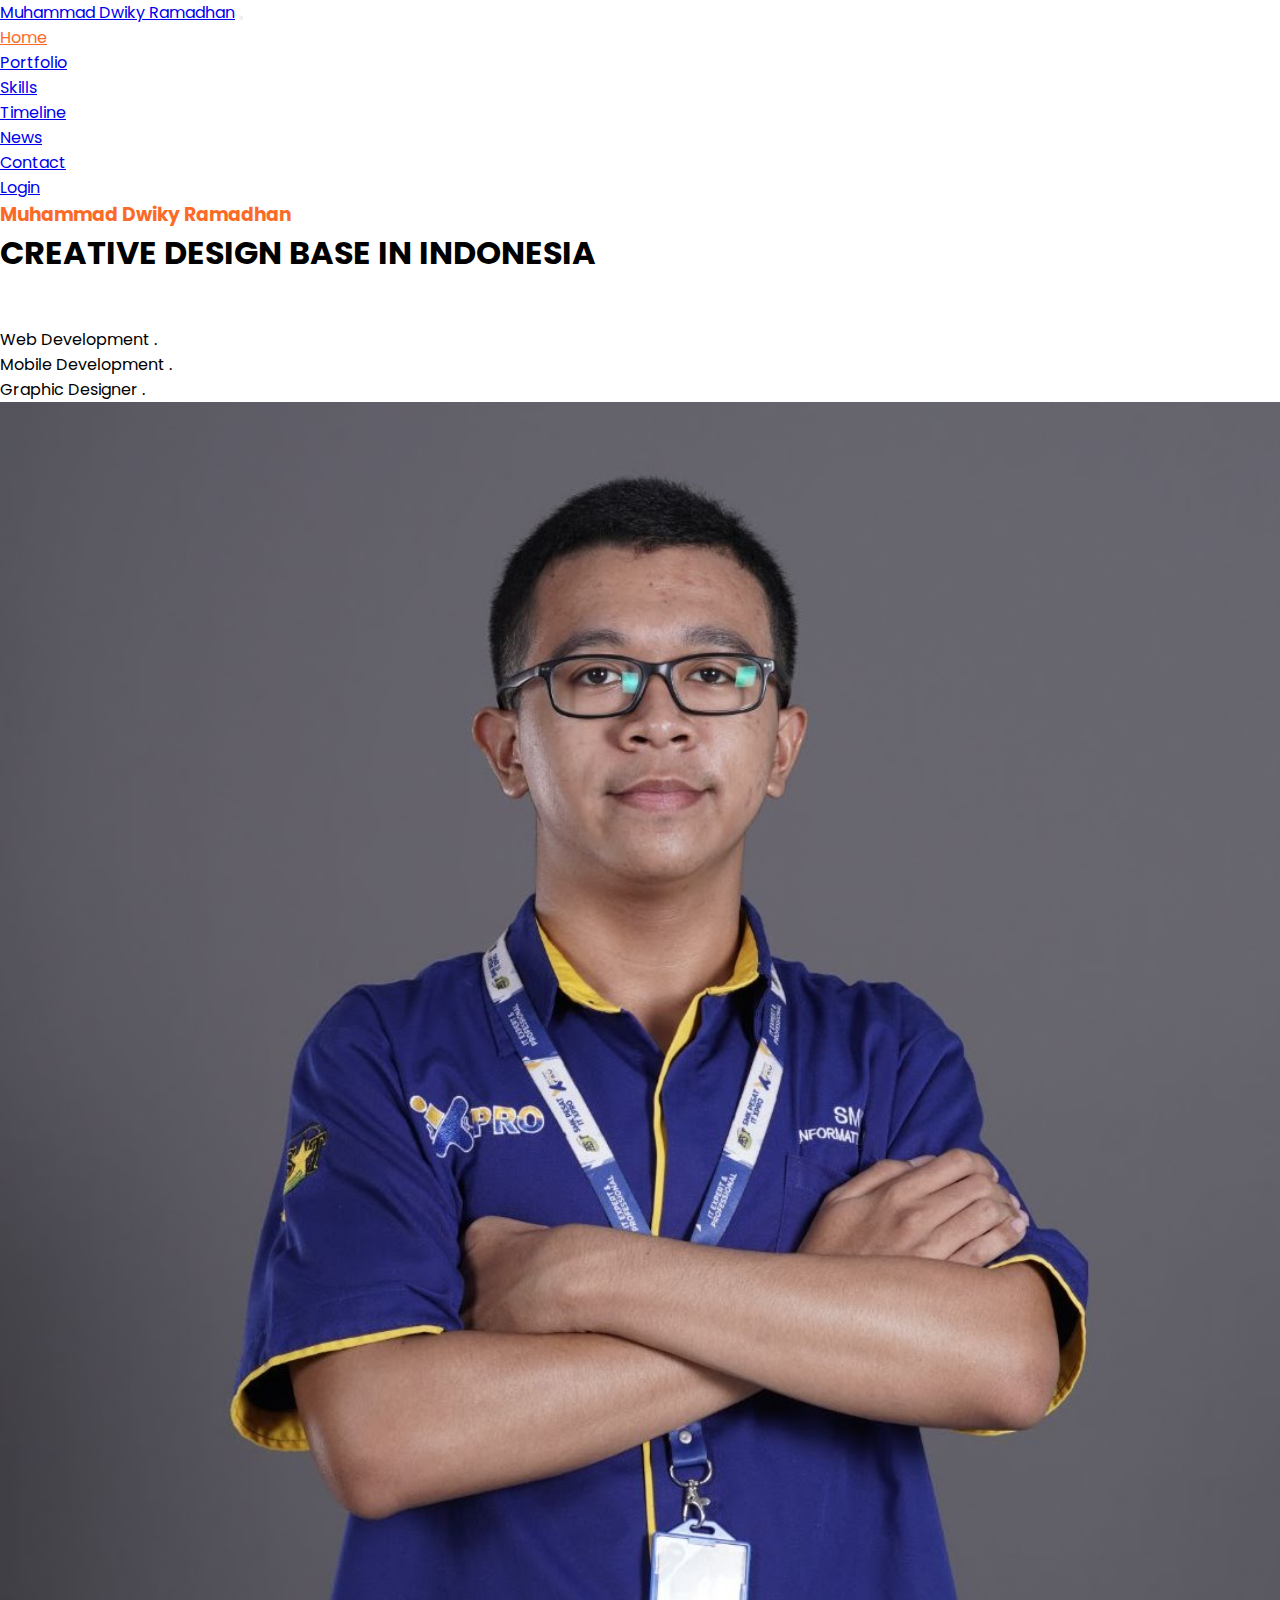
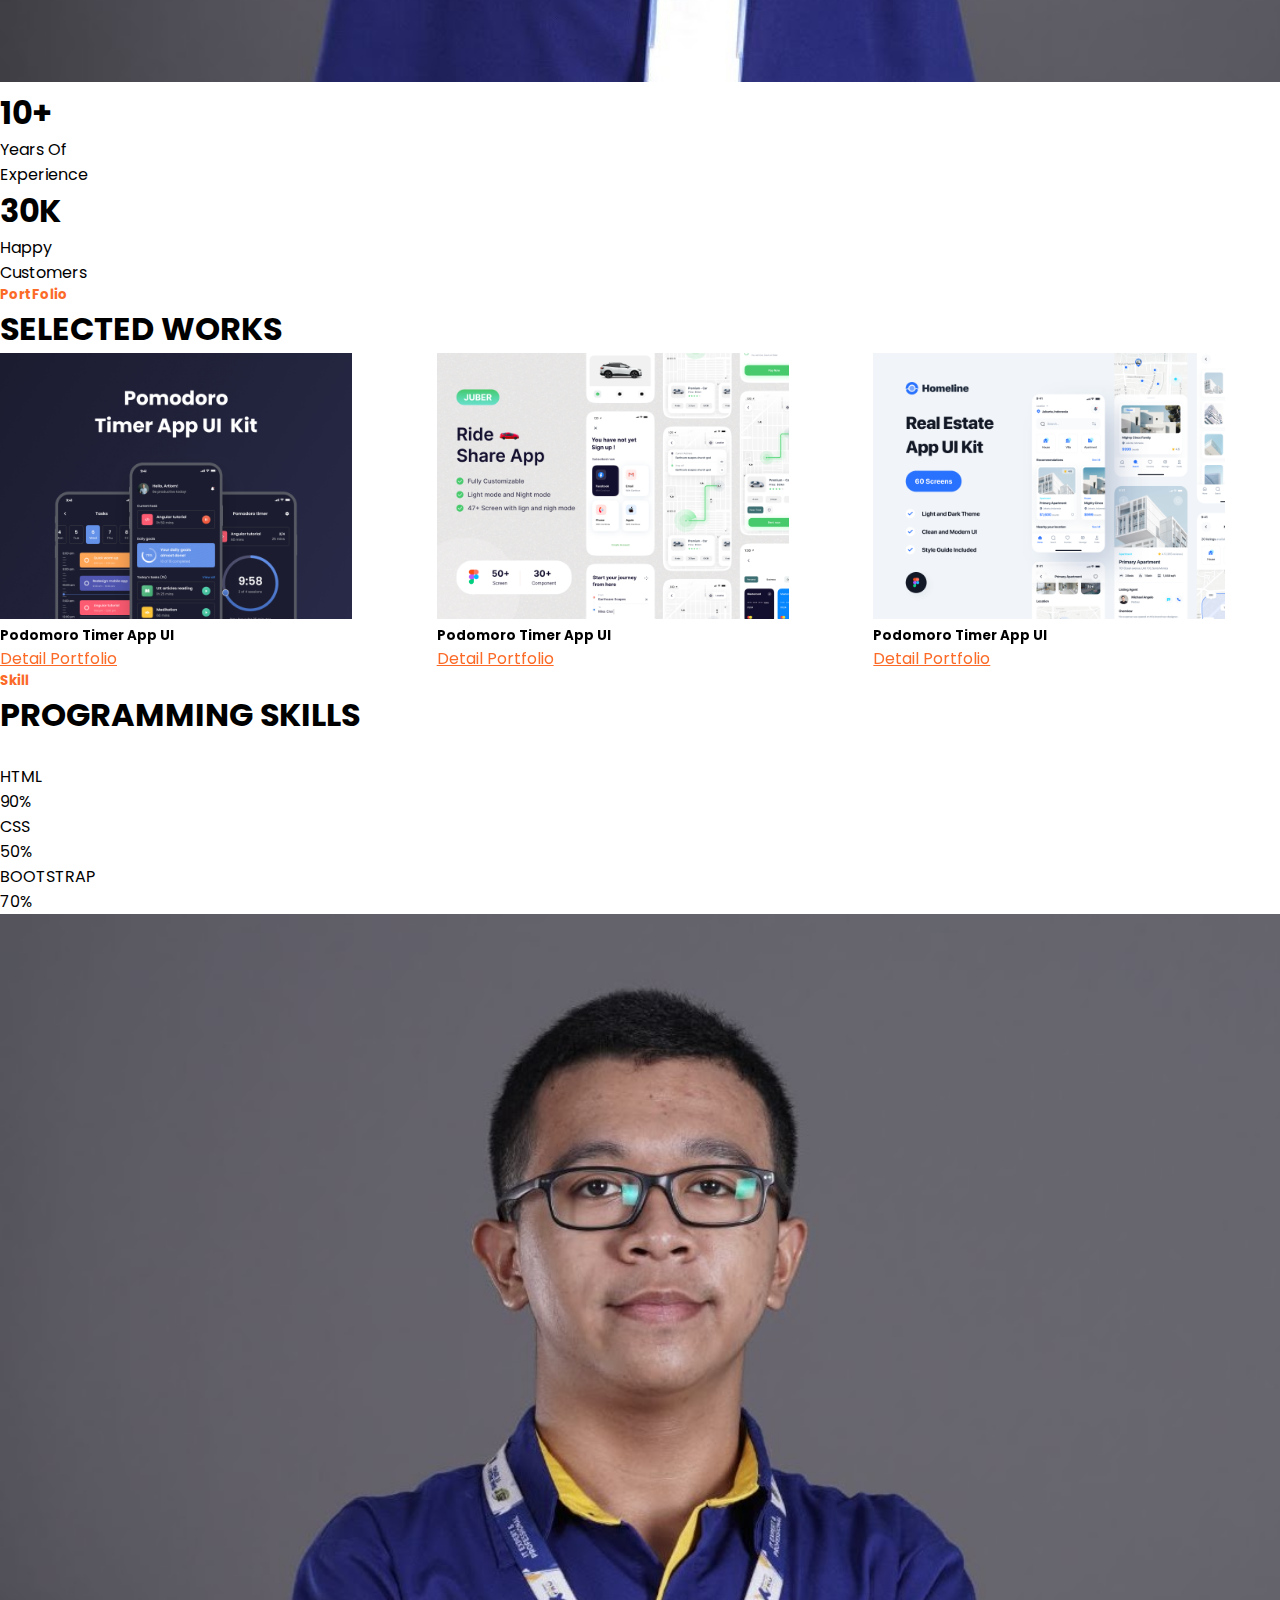
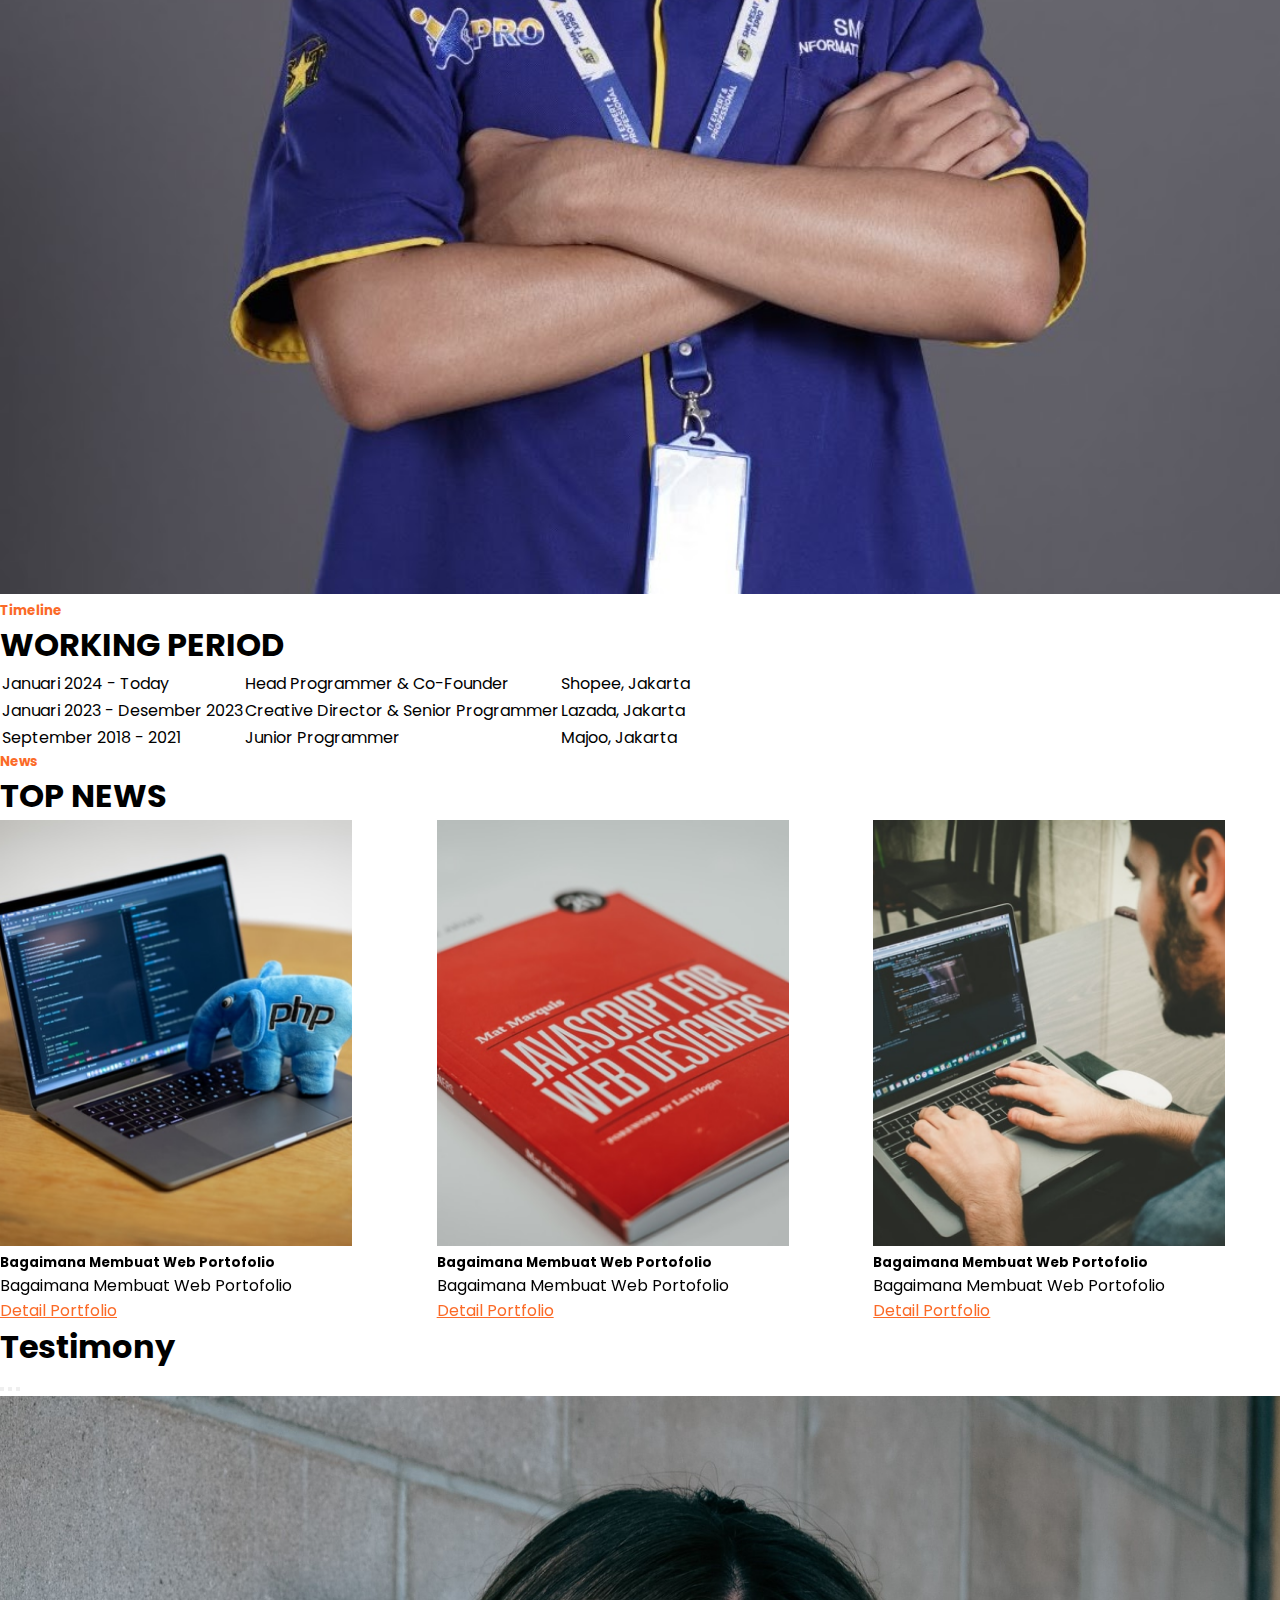
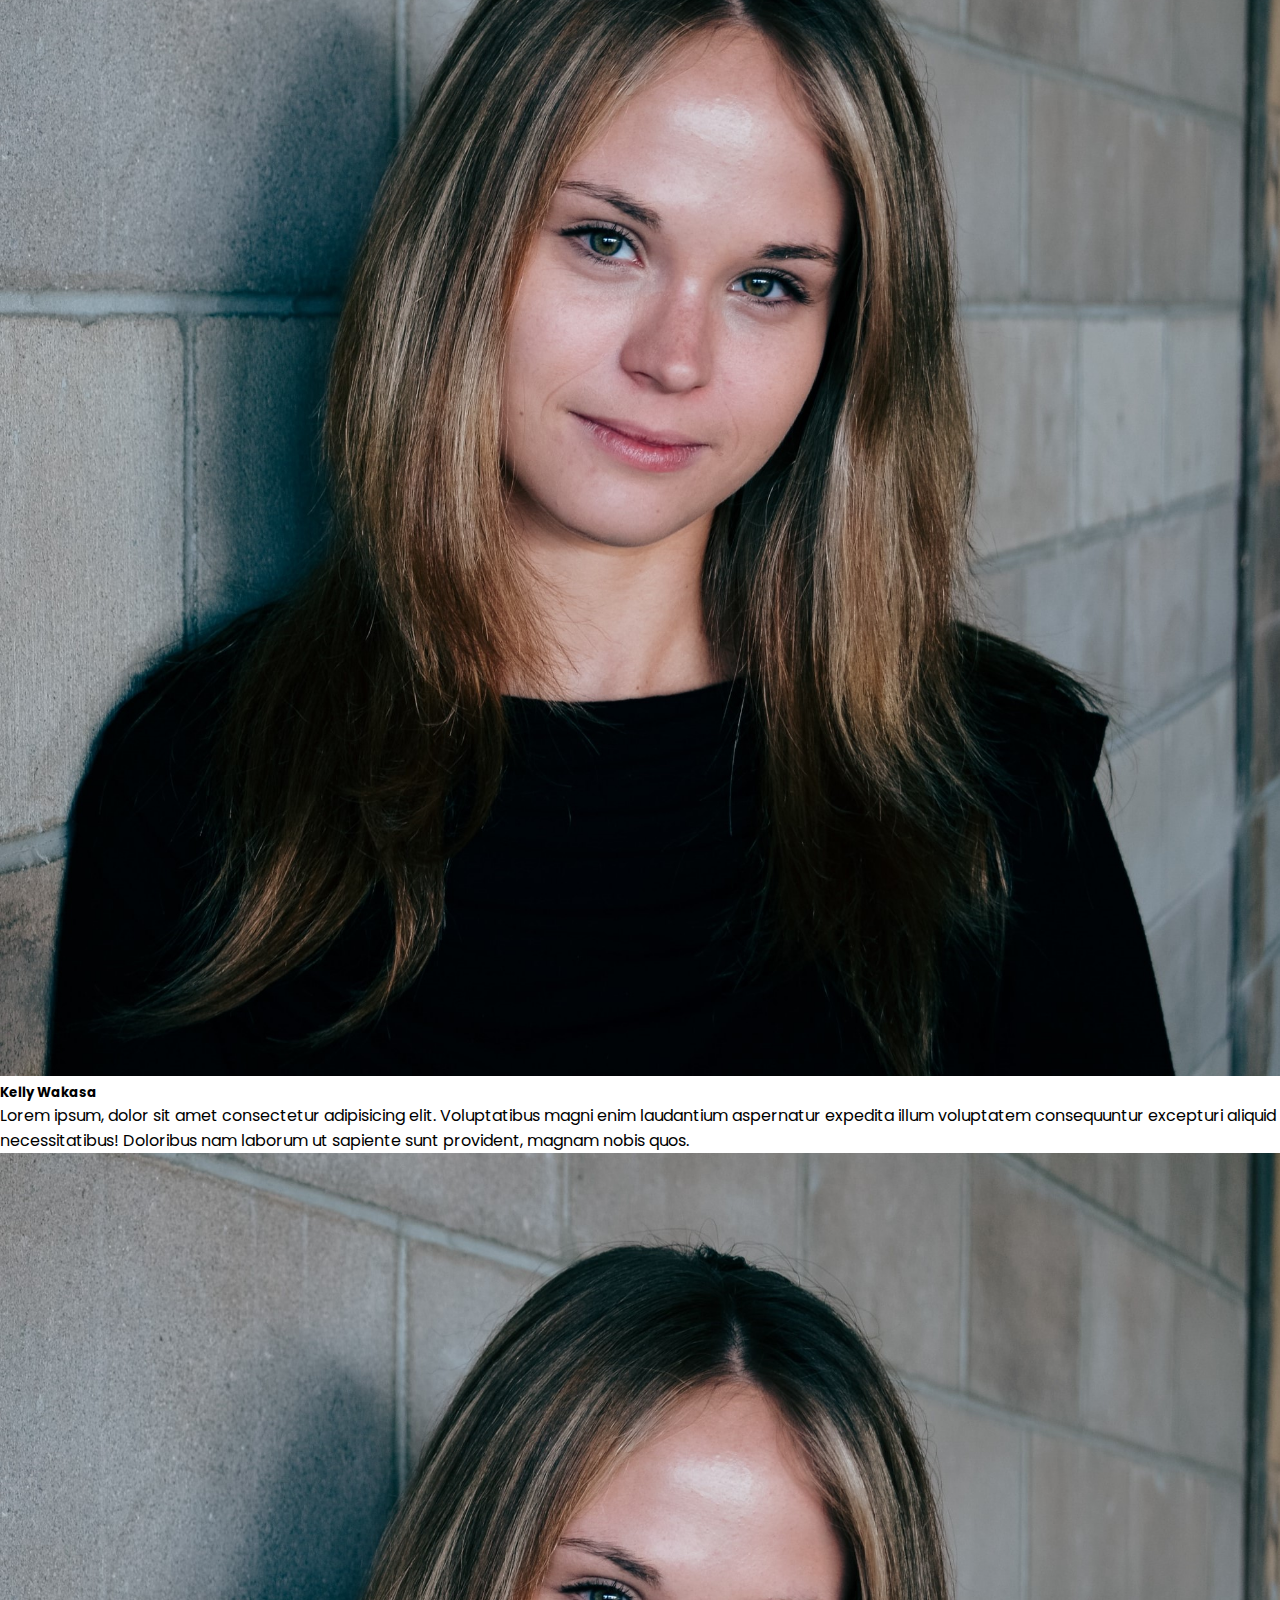
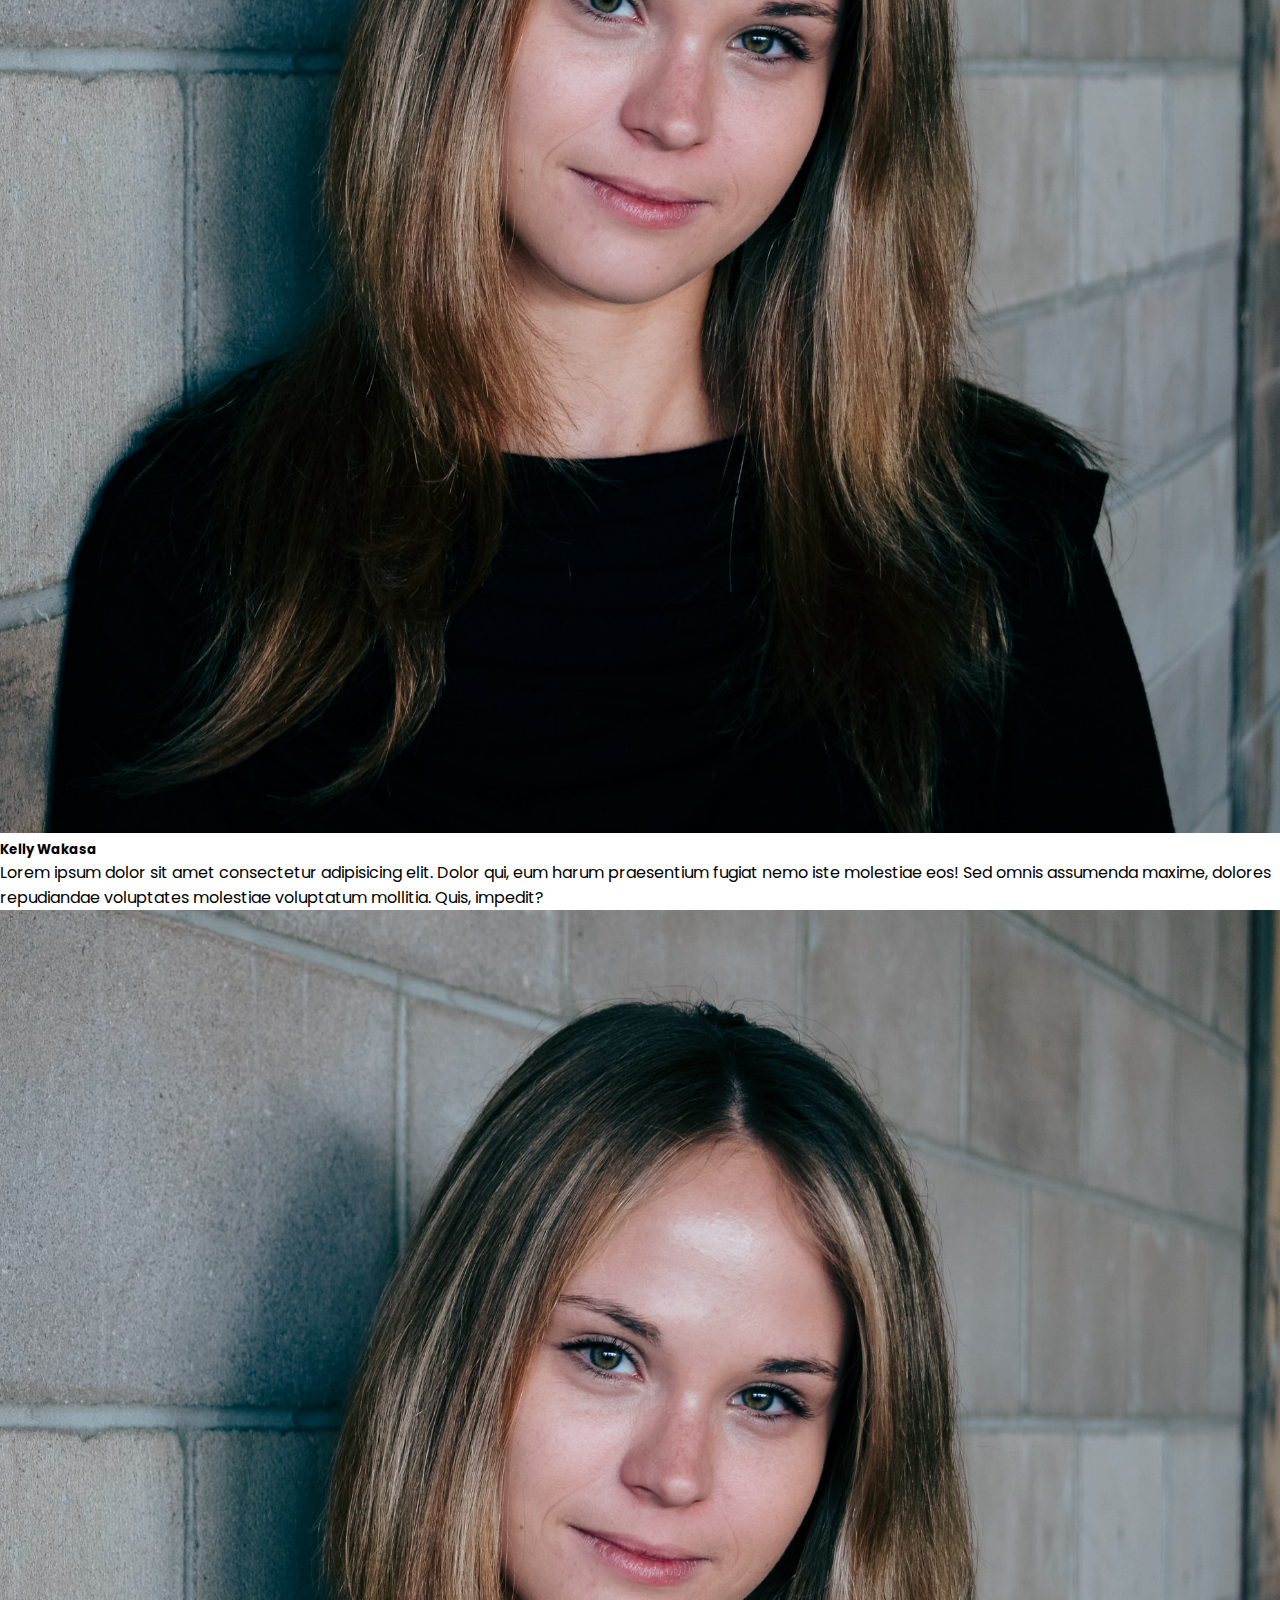
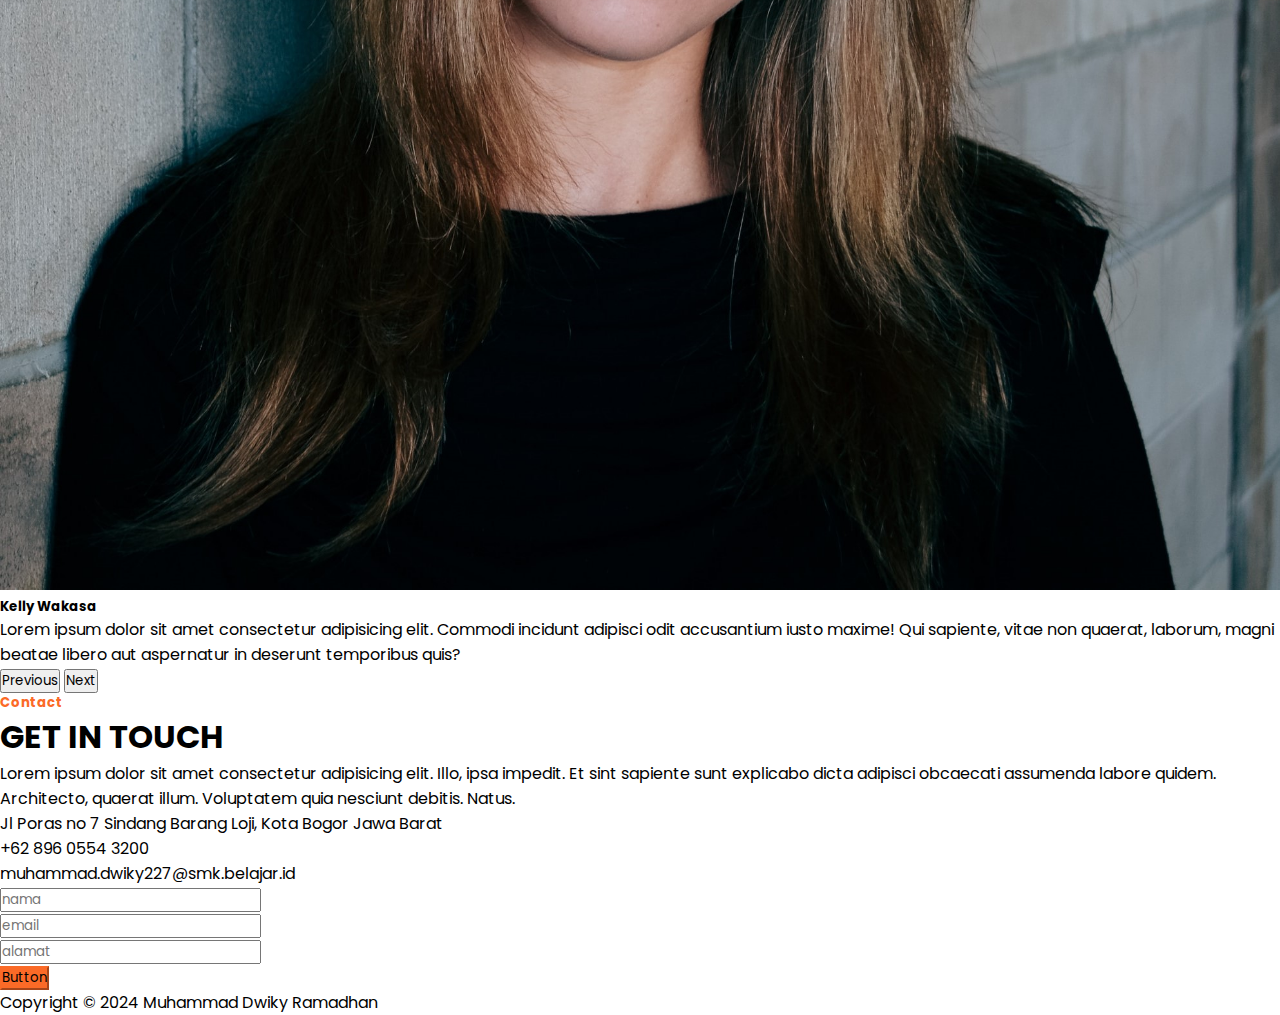
==== index.html @ 60eb1cd6 "Add files via upload" ====
<!doctype html>
<html lang="en">
  <head>
    <meta charset="utf-8">
    <meta name="viewport" content="width=device-width, initial-scale=1">
    <title>Latihan Web PortFolio</title>
    <!-- Bootstrap -->
    <link href="https://cdn.jsdelivr.net/npm/bootstrap@5.3.2/dist/css/bootstrap.min.css" rel="stylesheet" integrity="sha384-T3c6CoIi6uLrA9TneNEoa7RxnatzjcDSCmG1MXxSR1GAsXEV/Dwwykc2MPK8M2HN" crossorigin="anonymous">
    <!-- CSS Font(s) from Google Fonts -->
    <link rel="preconnect" href="https://fonts.googleapis.com">
    <link rel="preconnect" href="https://fonts.gstatic.com" crossorigin>
    <link href="https://fonts.googleapis.com/css2?family=Poppins:wght@100;200;300;400;500;600;700;800;900&display=swap" rel="stylesheet">
    <!-- CSS Link -->
    <link rel="stylesheet" href="style.css">
    <!-- Swiper's CSS -->
    <link rel="stylesheet" href="https://cdn.jsdelivr.net/npm/swiper@11/swiper-bundle.min.css">
    <!-- Flaticon -->
    <link rel='stylesheet' href=' https://cdn-uicons.flaticon.com/uicons-regular-rounded/css/uicons-regular-rounded.css '>
  </head>
  <body>
    <nav class="navbar navbar-expand-lg bg-body-tertiary fixed-top">
        <div class="container-fluid ms-5 me-5">
          <a class="navbar-brand fw-bold" href="#">Muhammad Dwiky Ramadhan</a>
          <button class="navbar-toggler" type="button" data-bs-toggle="collapse" data-bs-target="#navbarNavDropdown" aria-controls="navbarNavDropdown" aria-expanded="false" aria-label="Toggle navigation">
            <span class="navbar-toggler-icon"></span>
          </button>
          <div class="collapse navbar-collapse" id="navbarNavDropdown navbarText">
            <ul class="navbar-nav ms-auto mb-2 mb-lg-0">
              <li class="nav-item">
                <a class="nav-link active" aria-current="page" href="#Home">Home</a>
              </li>
              <li class="nav-item">
                <a class="nav-link" href="#PortFolio">Portfolio</a>
              </li>
              <li class="nav-item">
                <a class="nav-link" href="#Skills">Skills</a>
              </li>
              <li class="nav-item">
                <a class="nav-link" href="#Timeline">Timeline</a>
              </li>
              <li class="nav-item">
                <a class="nav-link" href="#News">News</a>
              </li>
              <li class="nav-item">
                <a class="nav-link" href="#Contact">Contact</a>
              </li>
              <li class="nav-item">
                <a class="nav-link" href="Login.html">Login</a>
              </li>
            </ul>
          </div>
        </div>
    </nav>
    <div class="container text-start mt-5 pt-3" id="Home">
        <div class="row align-items-center">
          <div class="col-7 mt-5">
            <h3 class="orange fw-semibold">Muhammad Dwiky Ramadhan</h3>
            <h1 class="fw-bold">CREATIVE DESIGN BASE IN INDONESIA</h1>
            <br><br>
            <p class="fw-medium">
                Web Development . <br>
                Mobile Development . <br>
                Graphic Designer . <br>
            </p>
          </div>
          <div class="col-5 mt-5">
            <img class="rounded" src="MUHAMMAD DWIKY RAMADHAN (2).JPG" alt="Muhammad Dwiky Ramadhan">
          </div>
          <div class="container d-flex gap-4">
            <h1 class="fw-bold">10+</h1>
            <p class="text-secondary">Years Of <br>Experience</p>
            <h1 class="fw-bold">30K</h1>
            <p class="text-secondary">Happy <br>Customers</p>
          </div>
        </div>
    </div>
    <div class="container mt-5 mb-5 pt-5 pb-5" id="PortFolio">
        <h5 class="fw-medium orange mb-3">PortFolio</h5>
        <h1 class="fw-bold mb-5">SELECTED WORKS</h1>
        <!-- Swiper -->
        <div class="swiper mySwiper">
            <div class="swiper-wrapper">
                <div class="swiper-slide">
                    <div class="card" style="width: 22rem;">
                        <img src="portfolio-1.jpg" class="card-img-top" alt="Pomodoro Timer App UI Kit">
                        <div class="card-body">
                        <h5 class="card-title fw-semibold">Podomoro Timer App UI</h5>
                        <a href="#" class="text-decoration-none orange">Detail Portfolio</a>
                        </div>
                    </div>
                </div>
                <div class="swiper-slide">
                    <div class="card" style="width: 22rem;">
                        <img src="portfolio-2.jpg" class="card-img-top" alt="Ride, Share App">
                        <div class="card-body">
                        <h5 class="card-title fw-semibold">Podomoro Timer App UI</h5>
                        <a href="#" class="text-decoration-none orange">Detail Portfolio</a>
                        </div>
                    </div>
                </div>
                <div class="swiper-slide">
                    <div class="card" style="width: 22rem;">
                        <img src="portfolio-6.png" class="card-img-top" alt="Real Estate App UI Kit">
                        <div class="card-body">
                        <h5 class="card-title fw-semibold">Podomoro Timer App UI</h5>
                        <a href="#" class="text-decoration-none orange">Detail Portfolio</a>
                        </div>
                    </div>
                </div>
                <div class="swiper-slide">
                    <div class="card" style="width: 22rem;">
                        <img src="portfolio-1.jpg" class="card-img-top" alt="Pomodoro Timer App UI Kit">
                        <div class="card-body">
                        <h5 class="card-title fw-semibold">Podomoro Timer App UI</h5>
                        <a href="#" class="text-decoration-none orange">Detail Portfolio</a>
                        </div>
                    </div>
                </div>
                <div class="swiper-slide">
                    <div class="card" style="width: 22rem;">
                        <img src="portfolio-2.jpg" class="card-img-top" alt="Ride, Share App">
                        <div class="card-body">
                        <h5 class="card-title fw-semibold">Podomoro Timer App UI</h5>
                        <a href="#" class="text-decoration-none orange">Detail Portfolio</a>
                        </div>
                    </div>
                </div>
                <div class="swiper-slide">
                    <div class="card" style="width: 22rem;">
                        <img src="portfolio-6.png" class="card-img-top" alt="Real Estate App UI Kit">
                        <div class="card-body">
                        <h5 class="card-title fw-semibold">Podomoro Timer App UI</h5>
                        <a href="#" class="text-decoration-none orange">Detail Portfolio</a>
                        </div>
                    </div>
                </div>
                <div class="swiper-slide">
                    <div class="card" style="width: 22rem;">
                        <img src="portfolio-1.jpg" class="card-img-top" alt="Pomodoro Timer App UI Kit">
                        <div class="card-body">
                        <h5 class="card-title fw-semibold">Podomoro Timer App UI</h5>
                        <a href="#" class="text-decoration-none orange">Detail Portfolio</a>
                        </div>
                    </div>
                </div>
                <div class="swiper-slide">
                    <div class="card" style="width: 22rem;">
                        <img src="portfolio-2.jpg" class="card-img-top" alt="Ride, Share App">
                        <div class="card-body">
                        <h5 class="card-title fw-semibold">Podomoro Timer App UI</h5>
                        <a href="#" class="text-decoration-none orange">Detail Portfolio</a>
                        </div>
                    </div>
                </div>
                <div class="swiper-slide">
                    <div class="card" style="width: 22rem;">
                        <img src="portfolio-6.png" class="card-img-top" alt="Real Estate App UI Kit">
                        <div class="card-body">
                        <h5 class="card-title fw-semibold">Podomoro Timer App UI</h5>
                        <a href="#" class="text-decoration-none orange">Detail Portfolio</a>
                        </div>
                    </div>
                </div>
            </div>
            <div class="swiper-pagination"></div>
        </div>
    </div>
    <div class="container-fluid text-start bg-dark pt-5 pb-5" id="Skills">
      <div class="row align-items-center ms-5 me-5">
        <div class="col-7">
          <h5 class="fw-medium orange mb-3">Skill</h5>
          <h1 class="fw-bold mb-5 text-light">PROGRAMMING SKILLS</h1>
          <br>
          <div class="mt-4">
            <div class="text-light d-flex">
              <p class="fw-semibold">HTML</p>
              <p class="fw-semibold ms-auto">90%</p>
            </div>
            <div class="progress" role="progressbar" aria-label="Basic example" aria-valuenow="90" aria-valuemin="0" aria-valuemax="100">
              <div class="progress-bar" style="width: 90%"></div>
            </div>
          </div>
          <div class="mt-4">
            <div class="text-light d-flex">
              <p class="fw-semibold">CSS</p>
              <p class="fw-semibold ms-auto">50%</p>
            </div>
            <div class="progress" role="progressbar" aria-label="Basic example" aria-valuenow="50" aria-valuemin="0" aria-valuemax="100">
              <div class="progress-bar" style="width: 50%"></div>
            </div>
          </div>
          <div class="mt-4">
            <div class="text-light d-flex">
              <p class="fw-semibold">BOOTSTRAP</p>
              <p class="fw-semibold ms-auto">70%</p>
            </div>
            <div class="progress" role="progressbar" aria-label="Basic example" aria-valuenow="70" aria-valuemin="0" aria-valuemax="100">
              <div class="progress-bar" style="width: 70%"></div>
            </div>
          </div>
        </div>
        <div class="col-5">
          <img class="rounded" src="MUHAMMAD DWIKY RAMADHAN (2).JPG" alt="Muhammad Dwiky Ramadhan">
        </div>
      </div>
    </div>
    <div class="container mt-5 mb-5 pt-5 pb-5" id="Timeline">
      <h5 class="fw-medium orange mb-3">Timeline</h5>
      <h1 class="fw-bold mb-5">WORKING PERIOD</h1>
      <table class="table text-start">
        <tbody>
          <tr>
            <td>Januari 2024 - Today</td>
            <td>Head Programmer &amp; Co-Founder</td>
            <td>Shopee, Jakarta</td>
          </tr>
          <tr>
            <td>Januari 2023 - Desember 2023</td>
            <td>Creative Director &amp; Senior Programmer</td>
            <td>Lazada, Jakarta</td>
          </tr>
          <tr>
            <td>September 2018 - 2021</td>
            <td>Junior Programmer</td>
            <td>Majoo, Jakarta</td>
          </tr>
        </tbody>
      </table>
    </div>
    <div class="container mt-5 mb-5 pt-5 pb-5" id="News">
      <h5 class="fw-medium orange mb-3">News</h5>
      <h1 class="fw-bold mb-5">TOP NEWS</h1>
      <!-- Swiper -->
      <div class="swiper mySwiper">
          <div class="swiper-wrapper">
              <div class="swiper-slide">
                  <div class="card" style="width: 22rem;">
                      <img src="news-1.png" class="card-img-top" alt="PHP">
                      <div class="card-body">
                      <h5 class="card-title fw-semibold">Bagaimana Membuat Web Portofolio</h5>
                      <p class="card-text">Bagaimana Membuat Web Portofolio</p>
                      <a href="#" class="text-decoration-none orange">Detail Portfolio</a>
                      </div>
                  </div>
              </div>
              <div class="swiper-slide">
                  <div class="card" style="width: 22rem;">
                      <img src="news-2.png" class="card-img-top" alt="JavaScript For Web Designers">
                      <div class="card-body">
                      <h5 class="card-title fw-semibold">Bagaimana Membuat Web Portofolio</h5>
                      <p class="card-text">Bagaimana Membuat Web Portofolio</p>
                      <a href="#" class="text-decoration-none orange">Detail Portfolio</a>
                      </div>
                  </div>
              </div>
              <div class="swiper-slide">
                  <div class="card" style="width: 22rem;">
                      <img src="news-3.png" class="card-img-top" alt="Programmer">
                      <div class="card-body">
                      <h5 class="card-title fw-semibold">Bagaimana Membuat Web Portofolio</h5>
                      <p class="card-text">Bagaimana Membuat Web Portofolio</p>
                      <a href="#" class="text-decoration-none orange">Detail Portfolio</a>
                      </div>
                  </div>
              </div>
              <div class="swiper-slide">
                  <div class="card" style="width: 22rem;">
                      <img src="news-4.png" class="card-img-top" alt="Field Lights Theme">
                      <div class="card-body">
                      <h5 class="card-title fw-semibold">Bagaimana Membuat Web Portofolio</h5>
                      <p class="card-text">Bagaimana Membuat Web Portofolio</p>
                      <a href="#" class="text-decoration-none orange">Detail Portfolio</a>
                      </div>
                  </div>
              </div>
              <div class="swiper-slide">
                  <div class="card" style="width: 22rem;">
                      <img src="news-5.png" class="card-img-top" alt="Discussion">
                      <div class="card-body">
                      <h5 class="card-title fw-semibold">Bagaimana Membuat Web Portofolio</h5>
                      <p class="card-text">Bagaimana Membuat Web Portofolio</p>
                      <a href="#" class="text-decoration-none orange">Detail Portfolio</a>
                      </div>
                  </div>
              </div>
              <div class="swiper-slide">
                  <div class="card" style="width: 22rem;">
                      <img src="news-4.png" class="card-img-top" alt="Field Lights Theme">
                      <div class="card-body">
                      <h5 class="card-title fw-semibold">Bagaimana Membuat Web Portofolio</h5>
                      <p class="card-text">Bagaimana Membuat Web Portofolio</p>
                      <a href="#" class="text-decoration-none orange">Detail Portfolio</a>
                      </div>
                  </div>
              </div>
              <div class="swiper-slide">
                  <div class="card" style="width: 22rem;">
                      <img src="news-3.png" class="card-img-top" alt="Programmer">
                      <div class="card-body">
                      <h5 class="card-title fw-semibold">Bagaimana Membuat Web Portofolio</h5>
                      <p class="card-text">Bagaimana Membuat Web Portofolio</p>
                      <a href="#" class="text-decoration-none orange">Detail Portfolio</a>
                      </div>
                  </div>
              </div>
              <div class="swiper-slide">
                  <div class="card" style="width: 22rem;">
                      <img src="news-2.png" class="card-img-top" alt="JavaScript For Web Designers">
                      <div class="card-body">
                      <h5 class="card-title fw-semibold">Bagaimana Membuat Web Portofolio</h5>
                      <p class="card-text">Bagaimana Membuat Web Portofolio</p>
                      <a href="#" class="text-decoration-none orange">Detail Portfolio</a>
                      </div>
                  </div>
              </div>
              <div class="swiper-slide">
                  <div class="card" style="width: 22rem;">
                      <img src="news-1.png" class="card-img-top" alt="PHP">
                      <div class="card-body">
                      <h5 class="card-title fw-semibold">Bagaimana Membuat Web Portofolio</h5>
                      <p class="card-text">Bagaimana Membuat Web Portofolio</p>
                      <a href="#" class="text-decoration-none orange">Detail Portfolio</a>
                      </div>
                  </div>
              </div>
          </div>
          <div class="swiper-pagination"></div>
      </div>
    </div>
    <div id="carouselExampleCaptions" class="carousel carousel-dark slide container mb-3">
      <h1 class="text-center mb-5">Testimony</h1>
      <div class="carousel-indicators">
        <button type="button" data-bs-target="#carouselExampleCaptions" data-bs-slide-to="0" class="active" aria-current="true" aria-label="Slide 1"></button>
        <button type="button" data-bs-target="#carouselExampleCaptions" data-bs-slide-to="1" aria-label="Slide 2"></button>
        <button type="button" data-bs-target="#carouselExampleCaptions" data-bs-slide-to="2" aria-label="Slide 3"></button>
      </div>
      <div class="carousel-inner">
        <div class="carousel-item active">
          <img src="kelly-sikkema.jpg" class="d-block w-25 image1 rounded-circle mb-5" alt="Kelly Sikkema">
          <div class="carousel-caption d-none d-md-block"></div>
          <div class="desc mt-5 mb-5 text-center hitam">
            <h5>Kelly Wakasa</h5>
            <p>Lorem ipsum, dolor sit amet consectetur adipisicing elit. Voluptatibus magni enim laudantium aspernatur expedita illum 
              voluptatem consequuntur excepturi aliquid necessitatibus! Doloribus nam laborum ut sapiente sunt provident, magnam nobis quos.</p>
          </div>
        </div>
        <div class="carousel-item">
          <img src="kelly-sikkema.jpg" class="d-block w-25 image1 rounded-circle mb-5" alt="Kelly Sikkema">
          <div class="carousel-caption d-none d-md-block"></div>
          <div class="desc mt-5 mb-5 text-center hitam">
            <h5>Kelly Wakasa</h5>
            <p>Lorem ipsum dolor sit amet consectetur adipisicing elit. Dolor qui, eum harum praesentium fugiat nemo iste molestiae eos! Sed 
              omnis assumenda maxime, dolores repudiandae voluptates molestiae voluptatum mollitia. Quis, impedit?</p>
          </div>
        </div>
        <div class="carousel-item">
          <img src="kelly-sikkema.jpg" class="d-block w-25 image1 rounded-circle mb-5" alt="Kelly Sikkema">
          <div class="carousel-caption d-none d-md-block"></div>
          <div class="desc mt-5 mb-5 text-center hitam">
            <h5>Kelly Wakasa</h5>
            <p>Lorem ipsum dolor sit amet consectetur adipisicing elit. Commodi incidunt adipisci odit accusantium iusto maxime! Qui sapiente, 
              vitae non quaerat, laborum, magni beatae libero aut aspernatur in deserunt temporibus quis?</p>
          </div>
        </div>
      </div>
      <button class="carousel-control-prev" type="button" data-bs-target="#carouselExampleCaptions" data-bs-slide="prev">
        <span class="carousel-control-prev-icon" aria-hidden="true" style="background-color: grey;"></span>
        <span class="visually-hidden">Previous</span>
      </button>
      <button class="carousel-control-next" type="button" data-bs-target="#carouselExampleCaptions" data-bs-slide="next">
        <span class="carousel-control-next-icon" aria-hidden="true" style="background-color: grey;"></span>
        <span class="visually-hidden">Next</span>
      </button>
    </div>
    <div class="container mt-5 mb-5 pt-5 pb-5" id="Contact">
      <h5 class="fw-medium orange mb-3">Contact</h5>
      <h1 class="fw-bold mb-5">GET IN TOUCH</h1>
      <div class="container text-start">
        <div class="row align-items-center">
          <div class="col-7">
            <p>
              Lorem ipsum dolor sit amet consectetur adipisicing elit. Illo, ipsa impedit. Et sint sapiente sunt explicabo dicta adipisci 
              obcaecati assumenda labore quidem. Architecto, quaerat illum. Voluptatem quia nesciunt debitis. Natus.
            </p>
            <div class="d-flex gap-2">
              <i class="fi fi-rr-marker"></i>
              <p class="fw-medium">
                Jl Poras no 7 Sindang Barang Loji, Kota Bogor Jawa Barat
              </p>
            </div>
            <div class="d-flex gap-2">
              <i class="fi fi-rr-phone-call"></i>
              <p class="fw-medium">
                +62 896 0554 3200
              </p>
            </div>
            <div class="d-flex gap-2">
              <i class="fi fi-rr-envelope"></i>
              <p class="fw-medium">
                muhammad.dwiky227@smk.belajar.id
              </p>
            </div>
          </div>
          <div class="col-5">
            <form>
              <div class="mb-3">
                <input class="form-control" type="text" placeholder="nama" aria-label="default input example">
              </div>
              <div class="mb-3">
                <input type="email" class="form-control" placeholder="email" id="exampleInputEmail1" aria-describedby="emailHelp">
              </div>
              <div class="mb-3">
                <input class="form-control" type="text" placeholder="alamat" aria-label="default input example">
              </div>
              <div class="d-grid gap-2">
                <button class="btn text-light" type="button">Button</button>
              </div>
            </form>
          </div>
        </div>
      </div>
    </div>
    <div class="container-fluid text-center bg-dark pt-3 pb-2">
      <footer>
        <div class="footer-content text-light">
          <p>Copyright &copy; 2024 Muhammad Dwiky Ramadhan</p>
        </div>
      </footer>
    </div>


    <!-- JS script from Bootstrap -->
    <script src="https://cdn.jsdelivr.net/npm/bootstrap@5.3.2/dist/js/bootstrap.bundle.min.js" integrity="sha384-C6RzsynM9kWDrMNeT87bh95OGNyZPhcTNXj1NW7RuBCsyN/o0jlpcV8Qyq46cDfL" crossorigin="anonymous"></script>
    <!-- Swiper JS -->
    <script src="https://cdn.jsdelivr.net/npm/swiper@11/swiper-bundle.min.js"></script>
    <!-- Swiper -->
    <script>
        var swiper = new Swiper(".mySwiper", {
          slidesPerView: 3,
          spaceBetween: 30,
          pagination: {
            // el: ".swiper-pagination",
            // clickable: true,
          },
        });
    </script>    
  </body>
</html>
---- style.css ----
*{
    margin: 0;
    padding: 0;
    font-family: 'Poppins', sans-serif;
}

:root{
    --warna-orange:#fb6a27;
    --warna-abu:grey;
    --warna-hitam:black;
}

img{
    width: 100%;
    height: 100%;
}
.navbar .container-fluid .navbar-collapse .navbar-nav .nav-item .nav-link.active{
    color: var(--warna-orange);
}
.navbar .container-fluid .navbar-collapse .navbar-nav .nav-item .nav-link:hover{
    color: var(--warna-orange);
}
.orange{
    color: var(--warna-orange);
}
.hitam{
    color: var(--warna-hitam);
}
.progress .progress-bar{
    background-color:var(--warna-orange)
}
.btn{
    background-color: var(--warna-orange);
    border-color: var(--warna-orange);
}
.btn:hover{
    background-color: var(--warna-orange);
    border-color: var(--warna-orange);
}
.image1{
    margin: auto;
}
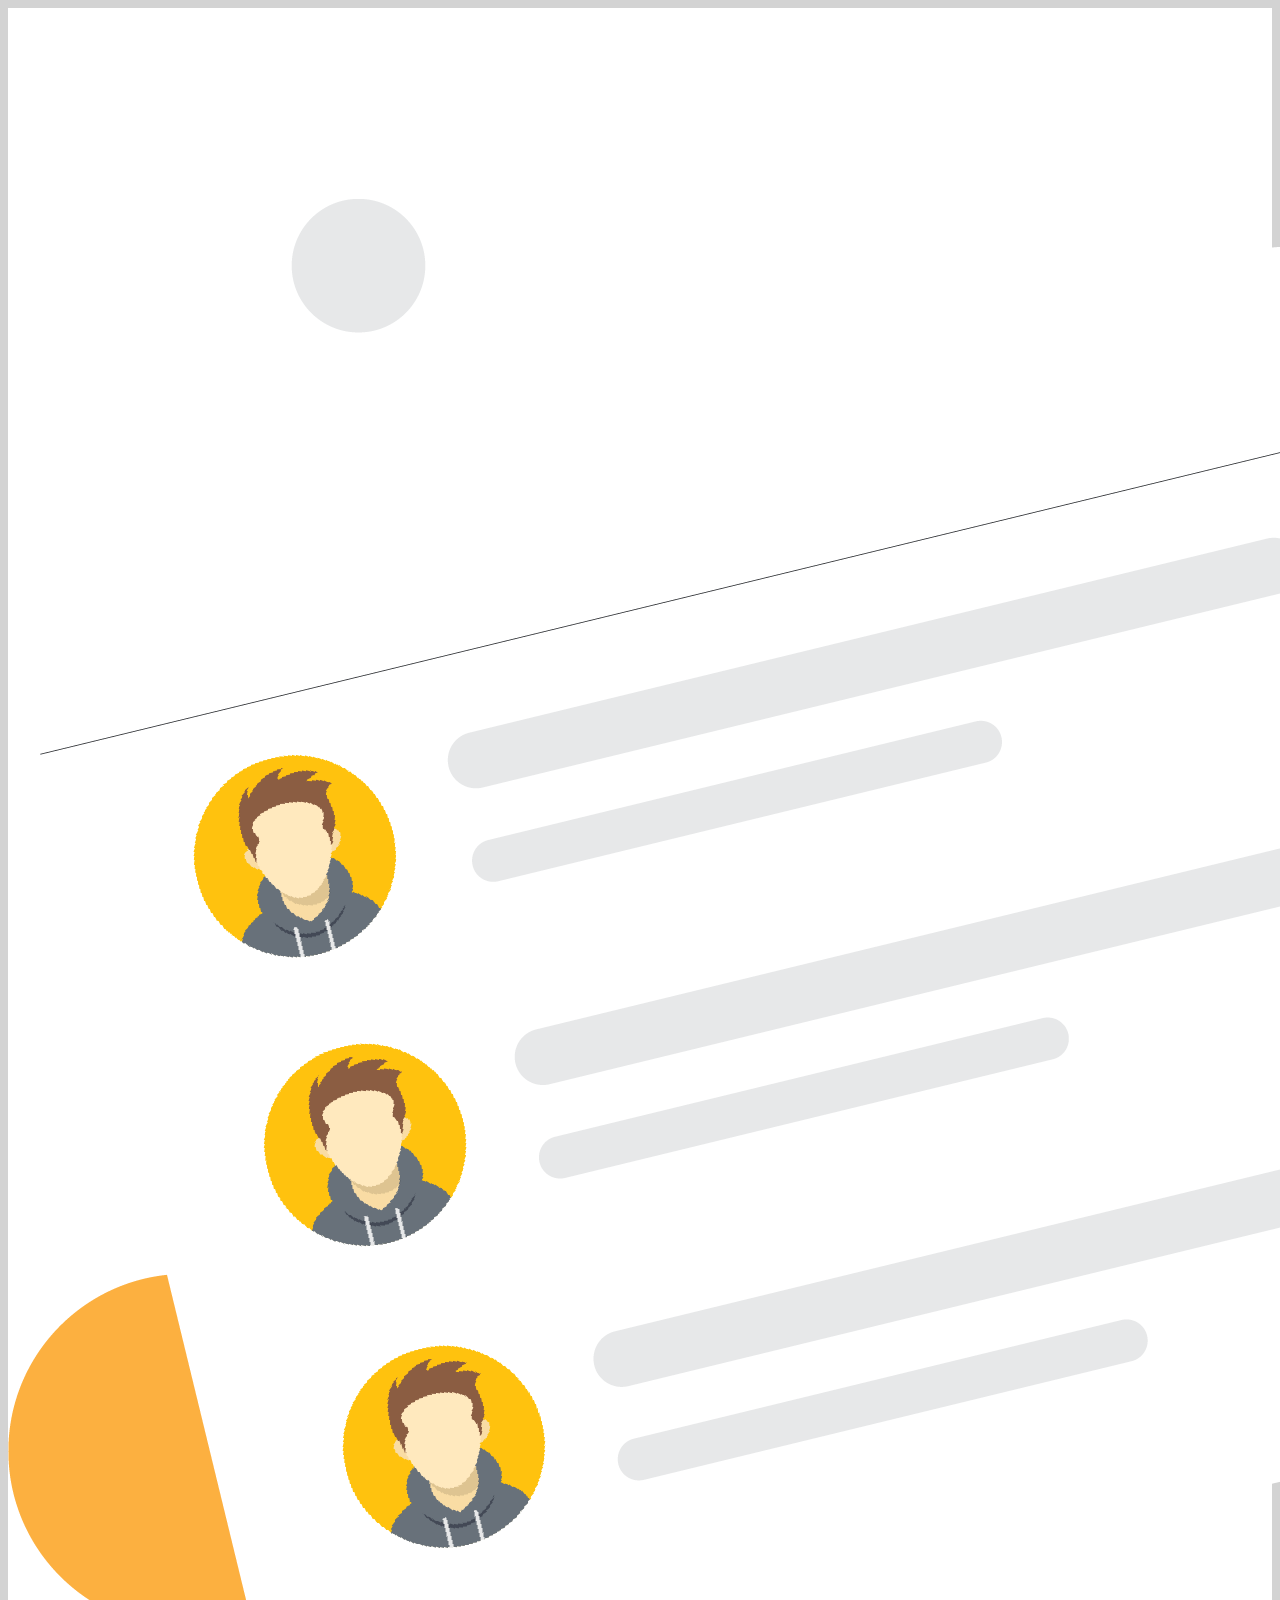
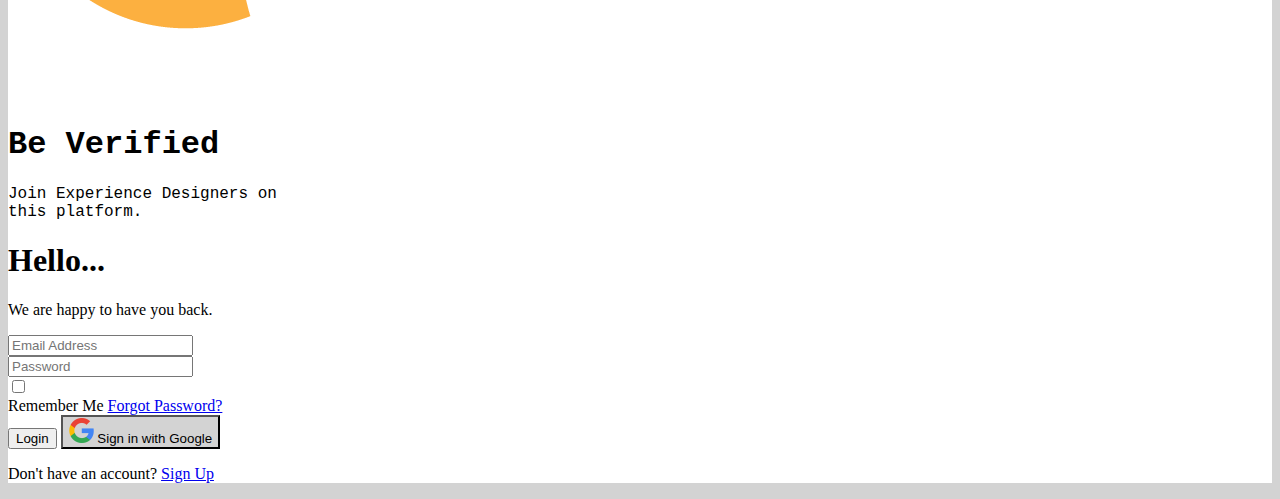
==== commit e0860ccb: "Add files via upload" ====
--- a/index.html
+++ b/index.html
@@ -3,446 +3,61 @@
   <head>
     <meta charset="utf-8">
     <meta name="viewport" content="width=device-width, initial-scale=1">
-    <title>Latihan Web PortFolio</title>
+    <title>Login</title>
     <!-- Bootstrap -->
     <link href="https://cdn.jsdelivr.net/npm/bootstrap@5.3.2/dist/css/bootstrap.min.css" rel="stylesheet" integrity="sha384-T3c6CoIi6uLrA9TneNEoa7RxnatzjcDSCmG1MXxSR1GAsXEV/Dwwykc2MPK8M2HN" crossorigin="anonymous">
     <!-- CSS Font(s) from Google Fonts -->
     <link rel="preconnect" href="https://fonts.googleapis.com">
     <link rel="preconnect" href="https://fonts.gstatic.com" crossorigin>
     <link href="https://fonts.googleapis.com/css2?family=Poppins:wght@100;200;300;400;500;600;700;800;900&display=swap" rel="stylesheet">
-    <!-- CSS Link -->
-    <link rel="stylesheet" href="style.css">
-    <!-- Swiper's CSS -->
-    <link rel="stylesheet" href="https://cdn.jsdelivr.net/npm/swiper@11/swiper-bundle.min.css">
+    <!-- CSS -->
+    <link rel="stylesheet" href="Login.css">
     <!-- Flaticon -->
     <link rel='stylesheet' href=' https://cdn-uicons.flaticon.com/uicons-regular-rounded/css/uicons-regular-rounded.css '>
   </head>
-  <body>
-    <nav class="navbar navbar-expand-lg bg-body-tertiary fixed-top">
-        <div class="container-fluid ms-5 me-5">
-          <a class="navbar-brand fw-bold" href="#">Muhammad Dwiky Ramadhan</a>
-          <button class="navbar-toggler" type="button" data-bs-toggle="collapse" data-bs-target="#navbarNavDropdown" aria-controls="navbarNavDropdown" aria-expanded="false" aria-label="Toggle navigation">
-            <span class="navbar-toggler-icon"></span>
-          </button>
-          <div class="collapse navbar-collapse" id="navbarNavDropdown navbarText">
-            <ul class="navbar-nav ms-auto mb-2 mb-lg-0">
-              <li class="nav-item">
-                <a class="nav-link active" aria-current="page" href="#Home">Home</a>
-              </li>
-              <li class="nav-item">
-                <a class="nav-link" href="#PortFolio">Portfolio</a>
-              </li>
-              <li class="nav-item">
-                <a class="nav-link" href="#Skills">Skills</a>
-              </li>
-              <li class="nav-item">
-                <a class="nav-link" href="#Timeline">Timeline</a>
-              </li>
-              <li class="nav-item">
-                <a class="nav-link" href="#News">News</a>
-              </li>
-              <li class="nav-item">
-                <a class="nav-link" href="#Contact">Contact</a>
-              </li>
-              <li class="nav-item">
-                <a class="nav-link" href="Login.html">Login</a>
-              </li>
-            </ul>
+  <body style="background-color: lightgray;">
+    <div class="container rounded text-start mt-5 pt-3 mb-5 pb-3 ps-4 pe-4" style="background-color: white;">
+        <div class="row align-items-center">
+          <div class="col me-2 btn-primary bg-primary rounded">
+            <div class="justify-content-center text-center mb-5 pb-5">
+                <img src="1.png" class="d-block w-75 m-auto mt-5 mb-3" alt="Lists">
+                <h1 class="text-white fw-semibold" style="font-family: 'Courier New', Courier, monospace;">Be Verified</h1>
+                <p class="text-white" style="font-family: 'Courier New', Courier, monospace;">Join Experience Designers on <br>this platform.</p>
+            </div>
           </div>
-        </div>
-    </nav>
-    <div class="container text-start mt-5 pt-3" id="Home">
-        <div class="row align-items-center">
-          <div class="col-7 mt-5">
-            <h3 class="orange fw-semibold">Muhammad Dwiky Ramadhan</h3>
-            <h1 class="fw-bold">CREATIVE DESIGN BASE IN INDONESIA</h1>
-            <br><br>
-            <p class="fw-medium">
-                Web Development . <br>
-                Mobile Development . <br>
-                Graphic Designer . <br>
-            </p>
-          </div>
-          <div class="col-5 mt-5">
-            <img class="rounded" src="MUHAMMAD DWIKY RAMADHAN (2).JPG" alt="Muhammad Dwiky Ramadhan">
-          </div>
-          <div class="container d-flex gap-4">
-            <h1 class="fw-bold">10+</h1>
-            <p class="text-secondary">Years Of <br>Experience</p>
-            <h1 class="fw-bold">30K</h1>
-            <p class="text-secondary">Happy <br>Customers</p>
+          <div class="col ms-2">
+            <div class="d-flex flex-row-reverse mb-1">
+                <a href="LatihanBootstrap2.html" class="text-decoration-none"><i class="fi fi-rr-cross"></i></a>
+            </div>
+            <div class="text-start mb-5 pb-3">
+                <h1>Hello...</h1>
+                <p>We are happy to have you back.</p>
+            </div>
+            <div class="ngisi">
+                <form class="mb-4">
+                    <div class="mb-3">
+                    <input type="email" class="form-control bg-light" id="exampleInputEmail1" placeholder="Email Address" aria-describedby="emailHelp">
+                    </div>
+                    <div class="mb-3">
+                    <input type="password" class="form-control bg-light" id="exampleInputPassword1" placeholder="Password">
+                    </div>
+                    <div class="mb-5 form-check">
+                    <input type="checkbox" class="form-check-input" id="exampleCheck1">
+                    <div class="d-flex justify-content-between">
+                    <label class="form-check-label" for="exampleCheck1">Remember Me</label>
+                    <a href="#">Forgot Password?</a>
+                    </div>
+                    </div>
+                    <div class="d-grid gap-2">
+                    <button type="submit" class="btn btn-primary">Login</button>
+                    <button type="button" class="btn btn-light" style="background-color: lightgrey;"><img src="google.png" style="width: 25px;" alt="Google"> Sign in with Google</button>
+                    </div>
+                </form>
+                <p class="text-center">Don't have an account? <a href="#">Sign Up</a></p>
+            </div>
           </div>
         </div>
     </div>
-    <div class="container mt-5 mb-5 pt-5 pb-5" id="PortFolio">
-        <h5 class="fw-medium orange mb-3">PortFolio</h5>
-        <h1 class="fw-bold mb-5">SELECTED WORKS</h1>
-        <!-- Swiper -->
-        <div class="swiper mySwiper">
-            <div class="swiper-wrapper">
-                <div class="swiper-slide">
-                    <div class="card" style="width: 22rem;">
-                        <img src="portfolio-1.jpg" class="card-img-top" alt="Pomodoro Timer App UI Kit">
-                        <div class="card-body">
-                        <h5 class="card-title fw-semibold">Podomoro Timer App UI</h5>
-                        <a href="#" class="text-decoration-none orange">Detail Portfolio</a>
-                        </div>
-                    </div>
-                </div>
-                <div class="swiper-slide">
-                    <div class="card" style="width: 22rem;">
-                        <img src="portfolio-2.jpg" class="card-img-top" alt="Ride, Share App">
-                        <div class="card-body">
-                        <h5 class="card-title fw-semibold">Podomoro Timer App UI</h5>
-                        <a href="#" class="text-decoration-none orange">Detail Portfolio</a>
-                        </div>
-                    </div>
-                </div>
-                <div class="swiper-slide">
-                    <div class="card" style="width: 22rem;">
-                        <img src="portfolio-6.png" class="card-img-top" alt="Real Estate App UI Kit">
-                        <div class="card-body">
-                        <h5 class="card-title fw-semibold">Podomoro Timer App UI</h5>
-                        <a href="#" class="text-decoration-none orange">Detail Portfolio</a>
-                        </div>
-                    </div>
-                </div>
-                <div class="swiper-slide">
-                    <div class="card" style="width: 22rem;">
-                        <img src="portfolio-1.jpg" class="card-img-top" alt="Pomodoro Timer App UI Kit">
-                        <div class="card-body">
-                        <h5 class="card-title fw-semibold">Podomoro Timer App UI</h5>
-                        <a href="#" class="text-decoration-none orange">Detail Portfolio</a>
-                        </div>
-                    </div>
-                </div>
-                <div class="swiper-slide">
-                    <div class="card" style="width: 22rem;">
-                        <img src="portfolio-2.jpg" class="card-img-top" alt="Ride, Share App">
-                        <div class="card-body">
-                        <h5 class="card-title fw-semibold">Podomoro Timer App UI</h5>
-                        <a href="#" class="text-decoration-none orange">Detail Portfolio</a>
-                        </div>
-                    </div>
-                </div>
-                <div class="swiper-slide">
-                    <div class="card" style="width: 22rem;">
-                        <img src="portfolio-6.png" class="card-img-top" alt="Real Estate App UI Kit">
-                        <div class="card-body">
-                        <h5 class="card-title fw-semibold">Podomoro Timer App UI</h5>
-                        <a href="#" class="text-decoration-none orange">Detail Portfolio</a>
-                        </div>
-                    </div>
-                </div>
-                <div class="swiper-slide">
-                    <div class="card" style="width: 22rem;">
-                        <img src="portfolio-1.jpg" class="card-img-top" alt="Pomodoro Timer App UI Kit">
-                        <div class="card-body">
-                        <h5 class="card-title fw-semibold">Podomoro Timer App UI</h5>
-                        <a href="#" class="text-decoration-none orange">Detail Portfolio</a>
-                        </div>
-                    </div>
-                </div>
-                <div class="swiper-slide">
-                    <div class="card" style="width: 22rem;">
-                        <img src="portfolio-2.jpg" class="card-img-top" alt="Ride, Share App">
-                        <div class="card-body">
-                        <h5 class="card-title fw-semibold">Podomoro Timer App UI</h5>
-                        <a href="#" class="text-decoration-none orange">Detail Portfolio</a>
-                        </div>
-                    </div>
-                </div>
-                <div class="swiper-slide">
-                    <div class="card" style="width: 22rem;">
-                        <img src="portfolio-6.png" class="card-img-top" alt="Real Estate App UI Kit">
-                        <div class="card-body">
-                        <h5 class="card-title fw-semibold">Podomoro Timer App UI</h5>
-                        <a href="#" class="text-decoration-none orange">Detail Portfolio</a>
-                        </div>
-                    </div>
-                </div>
-            </div>
-            <div class="swiper-pagination"></div>
-        </div>
-    </div>
-    <div class="container-fluid text-start bg-dark pt-5 pb-5" id="Skills">
-      <div class="row align-items-center ms-5 me-5">
-        <div class="col-7">
-          <h5 class="fw-medium orange mb-3">Skill</h5>
-          <h1 class="fw-bold mb-5 text-light">PROGRAMMING SKILLS</h1>
-          <br>
-          <div class="mt-4">
-            <div class="text-light d-flex">
-              <p class="fw-semibold">HTML</p>
-              <p class="fw-semibold ms-auto">90%</p>
-            </div>
-            <div class="progress" role="progressbar" aria-label="Basic example" aria-valuenow="90" aria-valuemin="0" aria-valuemax="100">
-              <div class="progress-bar" style="width: 90%"></div>
-            </div>
-          </div>
-          <div class="mt-4">
-            <div class="text-light d-flex">
-              <p class="fw-semibold">CSS</p>
-              <p class="fw-semibold ms-auto">50%</p>
-            </div>
-            <div class="progress" role="progressbar" aria-label="Basic example" aria-valuenow="50" aria-valuemin="0" aria-valuemax="100">
-              <div class="progress-bar" style="width: 50%"></div>
-            </div>
-          </div>
-          <div class="mt-4">
-            <div class="text-light d-flex">
-              <p class="fw-semibold">BOOTSTRAP</p>
-              <p class="fw-semibold ms-auto">70%</p>
-            </div>
-            <div class="progress" role="progressbar" aria-label="Basic example" aria-valuenow="70" aria-valuemin="0" aria-valuemax="100">
-              <div class="progress-bar" style="width: 70%"></div>
-            </div>
-          </div>
-        </div>
-        <div class="col-5">
-          <img class="rounded" src="MUHAMMAD DWIKY RAMADHAN (2).JPG" alt="Muhammad Dwiky Ramadhan">
-        </div>
-      </div>
-    </div>
-    <div class="container mt-5 mb-5 pt-5 pb-5" id="Timeline">
-      <h5 class="fw-medium orange mb-3">Timeline</h5>
-      <h1 class="fw-bold mb-5">WORKING PERIOD</h1>
-      <table class="table text-start">
-        <tbody>
-          <tr>
-            <td>Januari 2024 - Today</td>
-            <td>Head Programmer &amp; Co-Founder</td>
-            <td>Shopee, Jakarta</td>
-          </tr>
-          <tr>
-            <td>Januari 2023 - Desember 2023</td>
-            <td>Creative Director &amp; Senior Programmer</td>
-            <td>Lazada, Jakarta</td>
-          </tr>
-          <tr>
-            <td>September 2018 - 2021</td>
-            <td>Junior Programmer</td>
-            <td>Majoo, Jakarta</td>
-          </tr>
-        </tbody>
-      </table>
-    </div>
-    <div class="container mt-5 mb-5 pt-5 pb-5" id="News">
-      <h5 class="fw-medium orange mb-3">News</h5>
-      <h1 class="fw-bold mb-5">TOP NEWS</h1>
-      <!-- Swiper -->
-      <div class="swiper mySwiper">
-          <div class="swiper-wrapper">
-              <div class="swiper-slide">
-                  <div class="card" style="width: 22rem;">
-                      <img src="news-1.png" class="card-img-top" alt="PHP">
-                      <div class="card-body">
-                      <h5 class="card-title fw-semibold">Bagaimana Membuat Web Portofolio</h5>
-                      <p class="card-text">Bagaimana Membuat Web Portofolio</p>
-                      <a href="#" class="text-decoration-none orange">Detail Portfolio</a>
-                      </div>
-                  </div>
-              </div>
-              <div class="swiper-slide">
-                  <div class="card" style="width: 22rem;">
-                      <img src="news-2.png" class="card-img-top" alt="JavaScript For Web Designers">
-                      <div class="card-body">
-                      <h5 class="card-title fw-semibold">Bagaimana Membuat Web Portofolio</h5>
-                      <p class="card-text">Bagaimana Membuat Web Portofolio</p>
-                      <a href="#" class="text-decoration-none orange">Detail Portfolio</a>
-                      </div>
-                  </div>
-              </div>
-              <div class="swiper-slide">
-                  <div class="card" style="width: 22rem;">
-                      <img src="news-3.png" class="card-img-top" alt="Programmer">
-                      <div class="card-body">
-                      <h5 class="card-title fw-semibold">Bagaimana Membuat Web Portofolio</h5>
-                      <p class="card-text">Bagaimana Membuat Web Portofolio</p>
-                      <a href="#" class="text-decoration-none orange">Detail Portfolio</a>
-                      </div>
-                  </div>
-              </div>
-              <div class="swiper-slide">
-                  <div class="card" style="width: 22rem;">
-                      <img src="news-4.png" class="card-img-top" alt="Field Lights Theme">
-                      <div class="card-body">
-                      <h5 class="card-title fw-semibold">Bagaimana Membuat Web Portofolio</h5>
-                      <p class="card-text">Bagaimana Membuat Web Portofolio</p>
-                      <a href="#" class="text-decoration-none orange">Detail Portfolio</a>
-                      </div>
-                  </div>
-              </div>
-              <div class="swiper-slide">
-                  <div class="card" style="width: 22rem;">
-                      <img src="news-5.png" class="card-img-top" alt="Discussion">
-                      <div class="card-body">
-                      <h5 class="card-title fw-semibold">Bagaimana Membuat Web Portofolio</h5>
-                      <p class="card-text">Bagaimana Membuat Web Portofolio</p>
-                      <a href="#" class="text-decoration-none orange">Detail Portfolio</a>
-                      </div>
-                  </div>
-              </div>
-              <div class="swiper-slide">
-                  <div class="card" style="width: 22rem;">
-                      <img src="news-4.png" class="card-img-top" alt="Field Lights Theme">
-                      <div class="card-body">
-                      <h5 class="card-title fw-semibold">Bagaimana Membuat Web Portofolio</h5>
-                      <p class="card-text">Bagaimana Membuat Web Portofolio</p>
-                      <a href="#" class="text-decoration-none orange">Detail Portfolio</a>
-                      </div>
-                  </div>
-              </div>
-              <div class="swiper-slide">
-                  <div class="card" style="width: 22rem;">
-                      <img src="news-3.png" class="card-img-top" alt="Programmer">
-                      <div class="card-body">
-                      <h5 class="card-title fw-semibold">Bagaimana Membuat Web Portofolio</h5>
-                      <p class="card-text">Bagaimana Membuat Web Portofolio</p>
-                      <a href="#" class="text-decoration-none orange">Detail Portfolio</a>
-                      </div>
-                  </div>
-              </div>
-              <div class="swiper-slide">
-                  <div class="card" style="width: 22rem;">
-                      <img src="news-2.png" class="card-img-top" alt="JavaScript For Web Designers">
-                      <div class="card-body">
-                      <h5 class="card-title fw-semibold">Bagaimana Membuat Web Portofolio</h5>
-                      <p class="card-text">Bagaimana Membuat Web Portofolio</p>
-                      <a href="#" class="text-decoration-none orange">Detail Portfolio</a>
-                      </div>
-                  </div>
-              </div>
-              <div class="swiper-slide">
-                  <div class="card" style="width: 22rem;">
-                      <img src="news-1.png" class="card-img-top" alt="PHP">
-                      <div class="card-body">
-                      <h5 class="card-title fw-semibold">Bagaimana Membuat Web Portofolio</h5>
-                      <p class="card-text">Bagaimana Membuat Web Portofolio</p>
-                      <a href="#" class="text-decoration-none orange">Detail Portfolio</a>
-                      </div>
-                  </div>
-              </div>
-          </div>
-          <div class="swiper-pagination"></div>
-      </div>
-    </div>
-    <div id="carouselExampleCaptions" class="carousel carousel-dark slide container mb-3">
-      <h1 class="text-center mb-5">Testimony</h1>
-      <div class="carousel-indicators">
-        <button type="button" data-bs-target="#carouselExampleCaptions" data-bs-slide-to="0" class="active" aria-current="true" aria-label="Slide 1"></button>
-        <button type="button" data-bs-target="#carouselExampleCaptions" data-bs-slide-to="1" aria-label="Slide 2"></button>
-        <button type="button" data-bs-target="#carouselExampleCaptions" data-bs-slide-to="2" aria-label="Slide 3"></button>
-      </div>
-      <div class="carousel-inner">
-        <div class="carousel-item active">
-          <img src="kelly-sikkema.jpg" class="d-block w-25 image1 rounded-circle mb-5" alt="Kelly Sikkema">
-          <div class="carousel-caption d-none d-md-block"></div>
-          <div class="desc mt-5 mb-5 text-center hitam">
-            <h5>Kelly Wakasa</h5>
-            <p>Lorem ipsum, dolor sit amet consectetur adipisicing elit. Voluptatibus magni enim laudantium aspernatur expedita illum 
-              voluptatem consequuntur excepturi aliquid necessitatibus! Doloribus nam laborum ut sapiente sunt provident, magnam nobis quos.</p>
-          </div>
-        </div>
-        <div class="carousel-item">
-          <img src="kelly-sikkema.jpg" class="d-block w-25 image1 rounded-circle mb-5" alt="Kelly Sikkema">
-          <div class="carousel-caption d-none d-md-block"></div>
-          <div class="desc mt-5 mb-5 text-center hitam">
-            <h5>Kelly Wakasa</h5>
-            <p>Lorem ipsum dolor sit amet consectetur adipisicing elit. Dolor qui, eum harum praesentium fugiat nemo iste molestiae eos! Sed 
-              omnis assumenda maxime, dolores repudiandae voluptates molestiae voluptatum mollitia. Quis, impedit?</p>
-          </div>
-        </div>
-        <div class="carousel-item">
-          <img src="kelly-sikkema.jpg" class="d-block w-25 image1 rounded-circle mb-5" alt="Kelly Sikkema">
-          <div class="carousel-caption d-none d-md-block"></div>
-          <div class="desc mt-5 mb-5 text-center hitam">
-            <h5>Kelly Wakasa</h5>
-            <p>Lorem ipsum dolor sit amet consectetur adipisicing elit. Commodi incidunt adipisci odit accusantium iusto maxime! Qui sapiente, 
-              vitae non quaerat, laborum, magni beatae libero aut aspernatur in deserunt temporibus quis?</p>
-          </div>
-        </div>
-      </div>
-      <button class="carousel-control-prev" type="button" data-bs-target="#carouselExampleCaptions" data-bs-slide="prev">
-        <span class="carousel-control-prev-icon" aria-hidden="true" style="background-color: grey;"></span>
-        <span class="visually-hidden">Previous</span>
-      </button>
-      <button class="carousel-control-next" type="button" data-bs-target="#carouselExampleCaptions" data-bs-slide="next">
-        <span class="carousel-control-next-icon" aria-hidden="true" style="background-color: grey;"></span>
-        <span class="visually-hidden">Next</span>
-      </button>
-    </div>
-    <div class="container mt-5 mb-5 pt-5 pb-5" id="Contact">
-      <h5 class="fw-medium orange mb-3">Contact</h5>
-      <h1 class="fw-bold mb-5">GET IN TOUCH</h1>
-      <div class="container text-start">
-        <div class="row align-items-center">
-          <div class="col-7">
-            <p>
-              Lorem ipsum dolor sit amet consectetur adipisicing elit. Illo, ipsa impedit. Et sint sapiente sunt explicabo dicta adipisci 
-              obcaecati assumenda labore quidem. Architecto, quaerat illum. Voluptatem quia nesciunt debitis. Natus.
-            </p>
-            <div class="d-flex gap-2">
-              <i class="fi fi-rr-marker"></i>
-              <p class="fw-medium">
-                Jl Poras no 7 Sindang Barang Loji, Kota Bogor Jawa Barat
-              </p>
-            </div>
-            <div class="d-flex gap-2">
-              <i class="fi fi-rr-phone-call"></i>
-              <p class="fw-medium">
-                +62 896 0554 3200
-              </p>
-            </div>
-            <div class="d-flex gap-2">
-              <i class="fi fi-rr-envelope"></i>
-              <p class="fw-medium">
-                muhammad.dwiky227@smk.belajar.id
-              </p>
-            </div>
-          </div>
-          <div class="col-5">
-            <form>
-              <div class="mb-3">
-                <input class="form-control" type="text" placeholder="nama" aria-label="default input example">
-              </div>
-              <div class="mb-3">
-                <input type="email" class="form-control" placeholder="email" id="exampleInputEmail1" aria-describedby="emailHelp">
-              </div>
-              <div class="mb-3">
-                <input class="form-control" type="text" placeholder="alamat" aria-label="default input example">
-              </div>
-              <div class="d-grid gap-2">
-                <button class="btn text-light" type="button">Button</button>
-              </div>
-            </form>
-          </div>
-        </div>
-      </div>
-    </div>
-    <div class="container-fluid text-center bg-dark pt-3 pb-2">
-      <footer>
-        <div class="footer-content text-light">
-          <p>Copyright &copy; 2024 Muhammad Dwiky Ramadhan</p>
-        </div>
-      </footer>
-    </div>
-
-
-    <!-- JS script from Bootstrap -->
     <script src="https://cdn.jsdelivr.net/npm/bootstrap@5.3.2/dist/js/bootstrap.bundle.min.js" integrity="sha384-C6RzsynM9kWDrMNeT87bh95OGNyZPhcTNXj1NW7RuBCsyN/o0jlpcV8Qyq46cDfL" crossorigin="anonymous"></script>
-    <!-- Swiper JS -->
-    <script src="https://cdn.jsdelivr.net/npm/swiper@11/swiper-bundle.min.js"></script>
-    <!-- Swiper -->
-    <script>
-        var swiper = new Swiper(".mySwiper", {
-          slidesPerView: 3,
-          spaceBetween: 30,
-          pagination: {
-            // el: ".swiper-pagination",
-            // clickable: true,
-          },
-        });
-    </script>    
   </body>
 </html>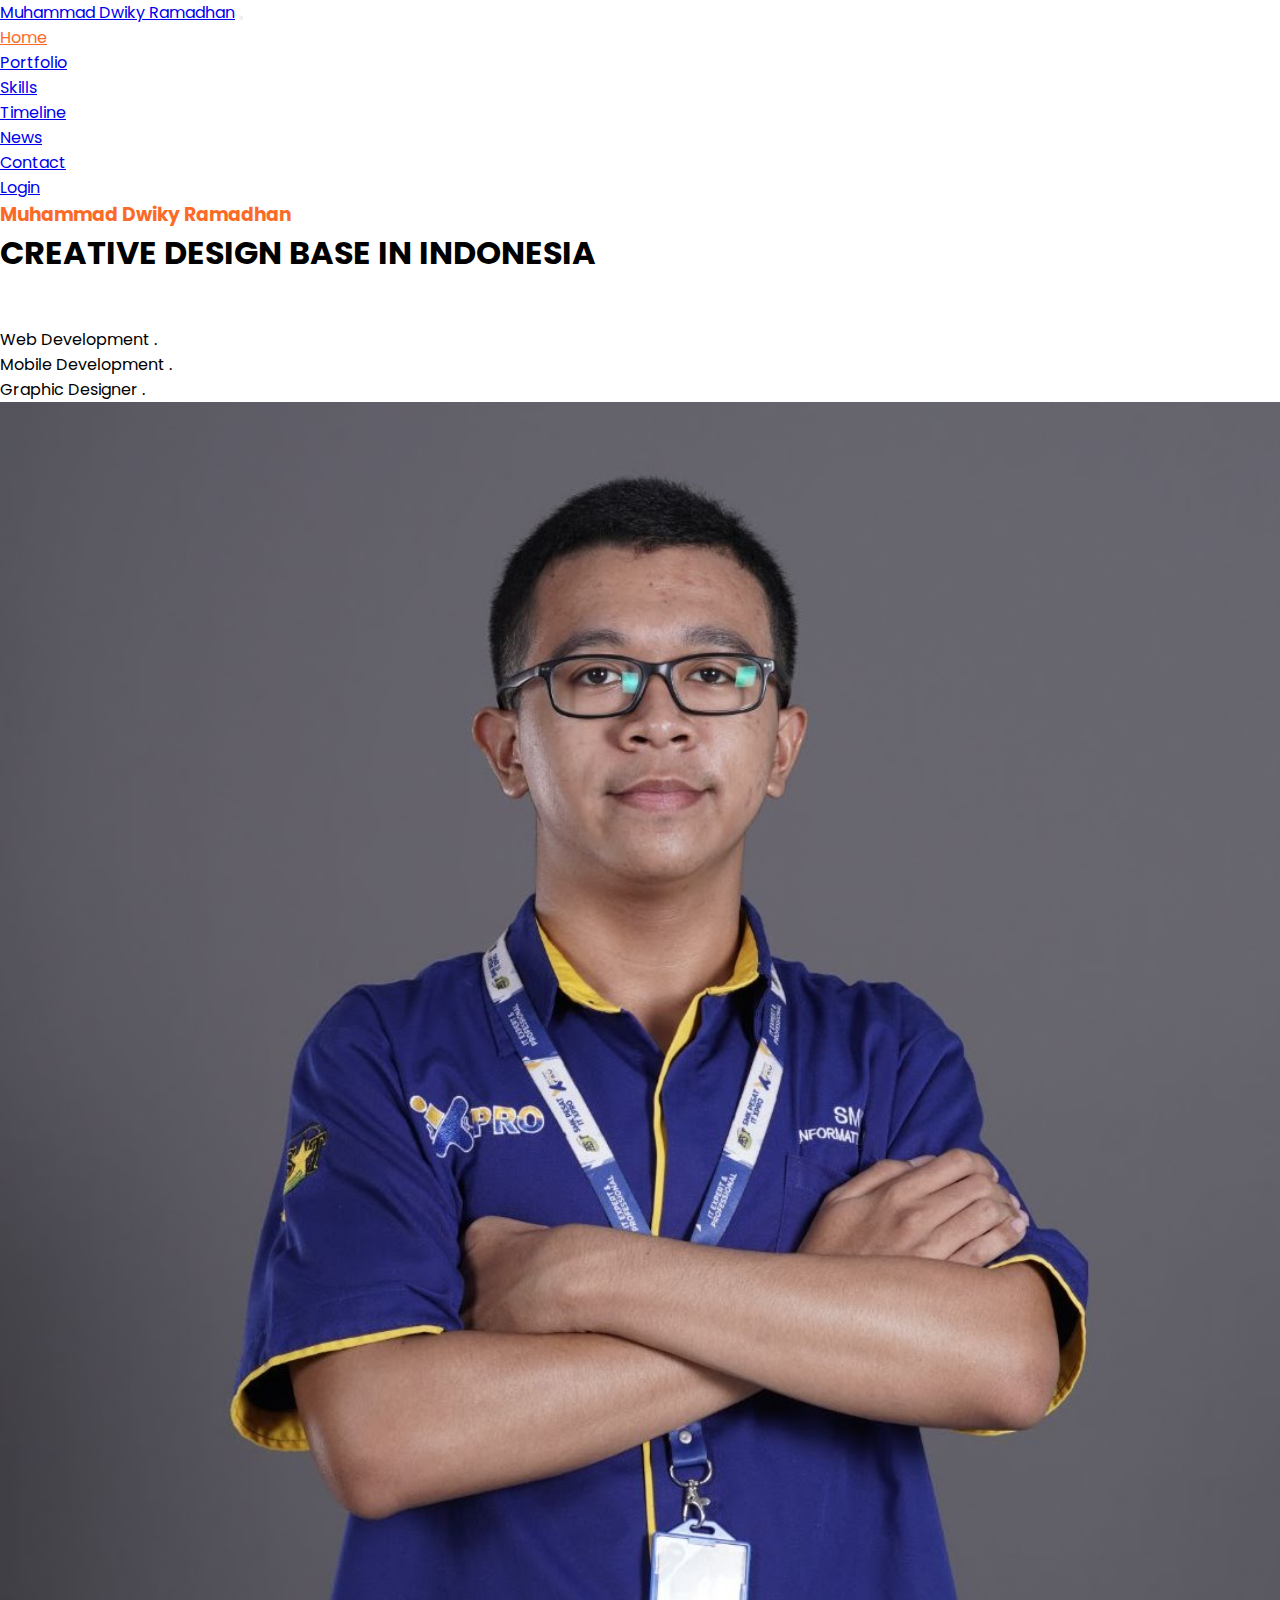
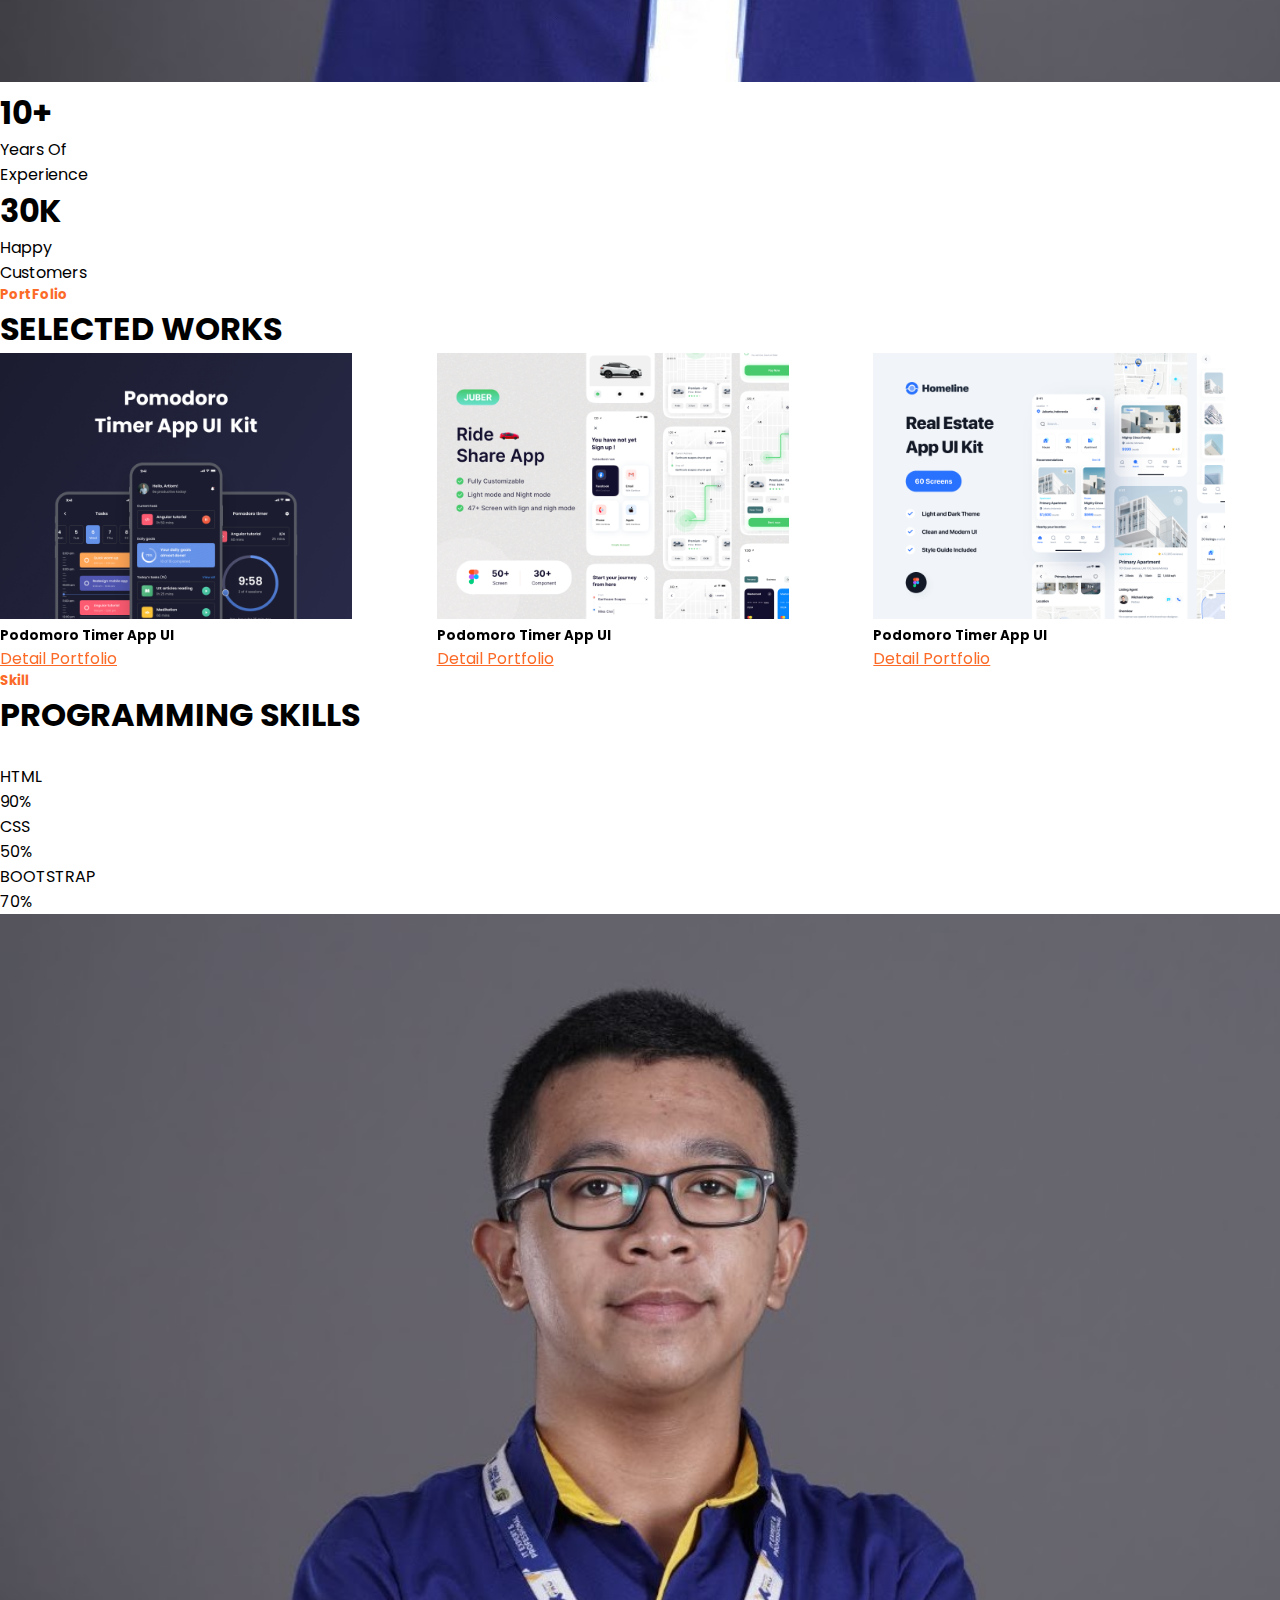
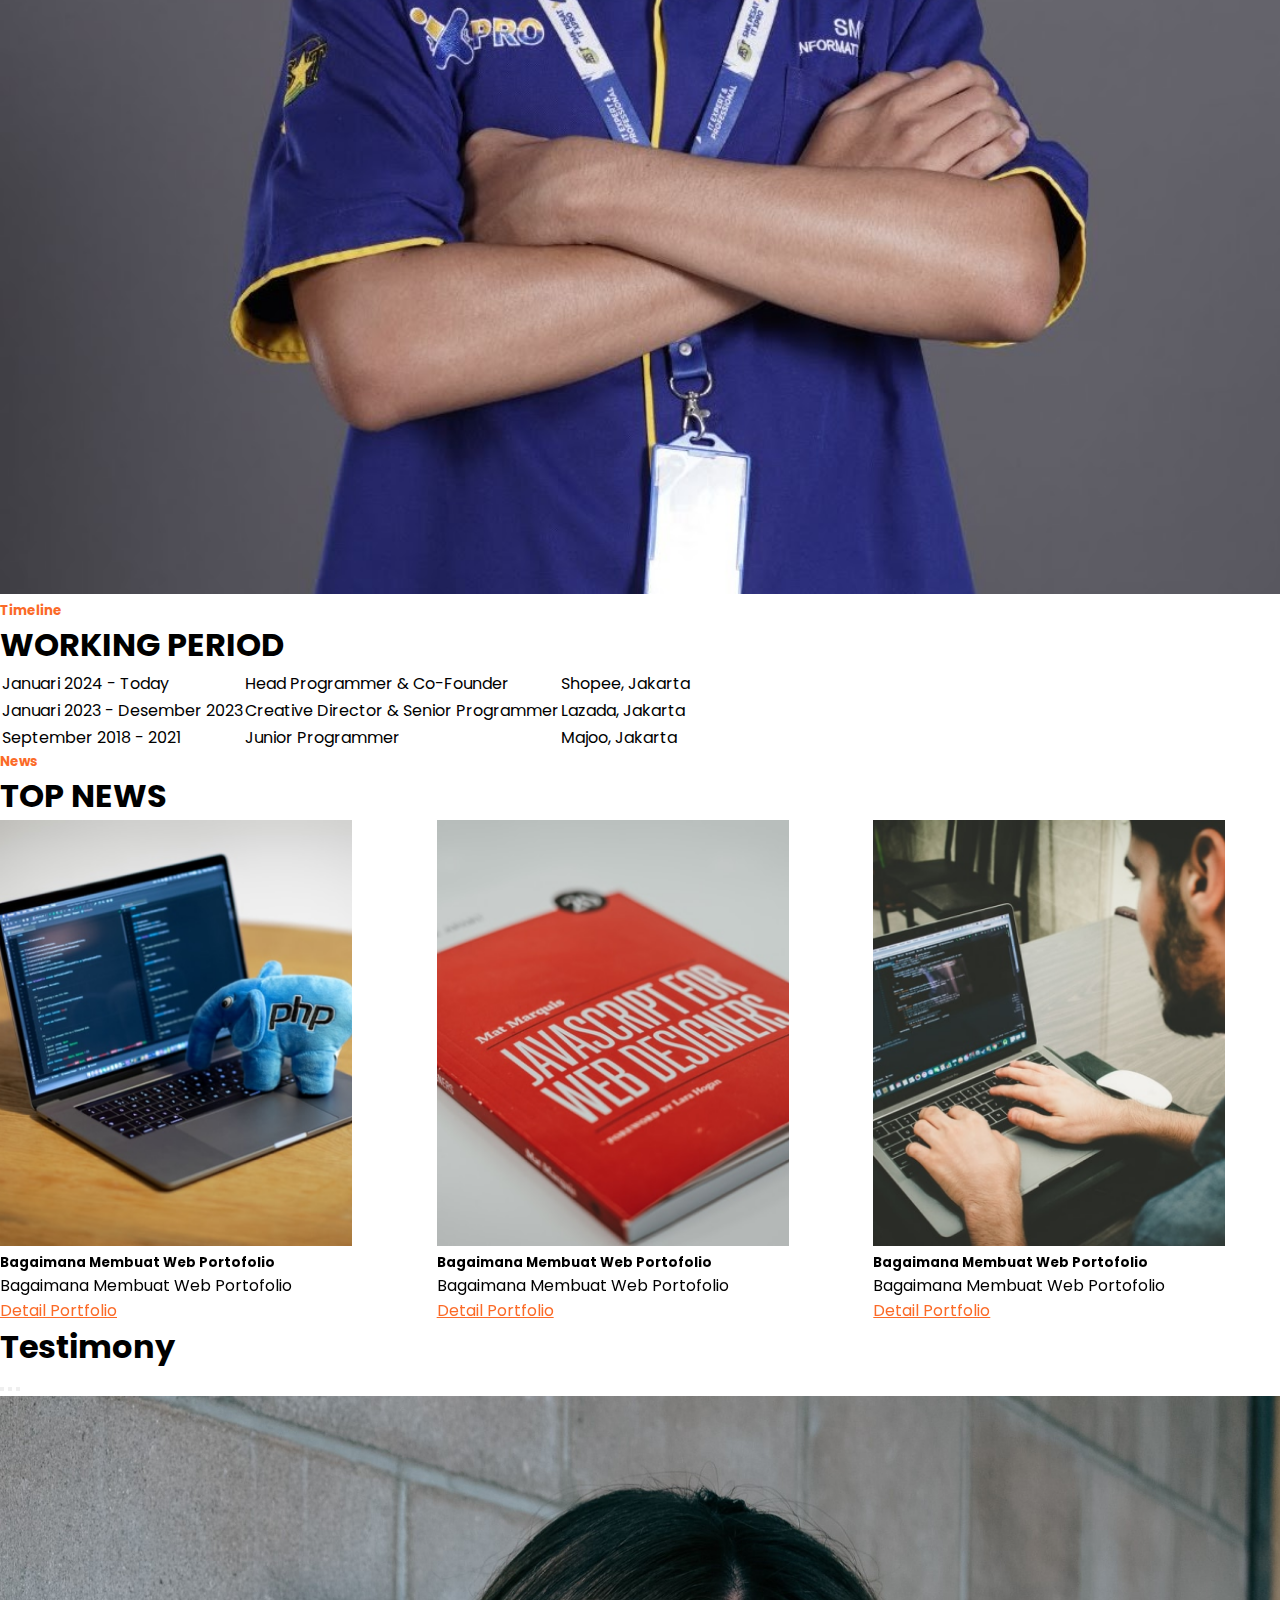
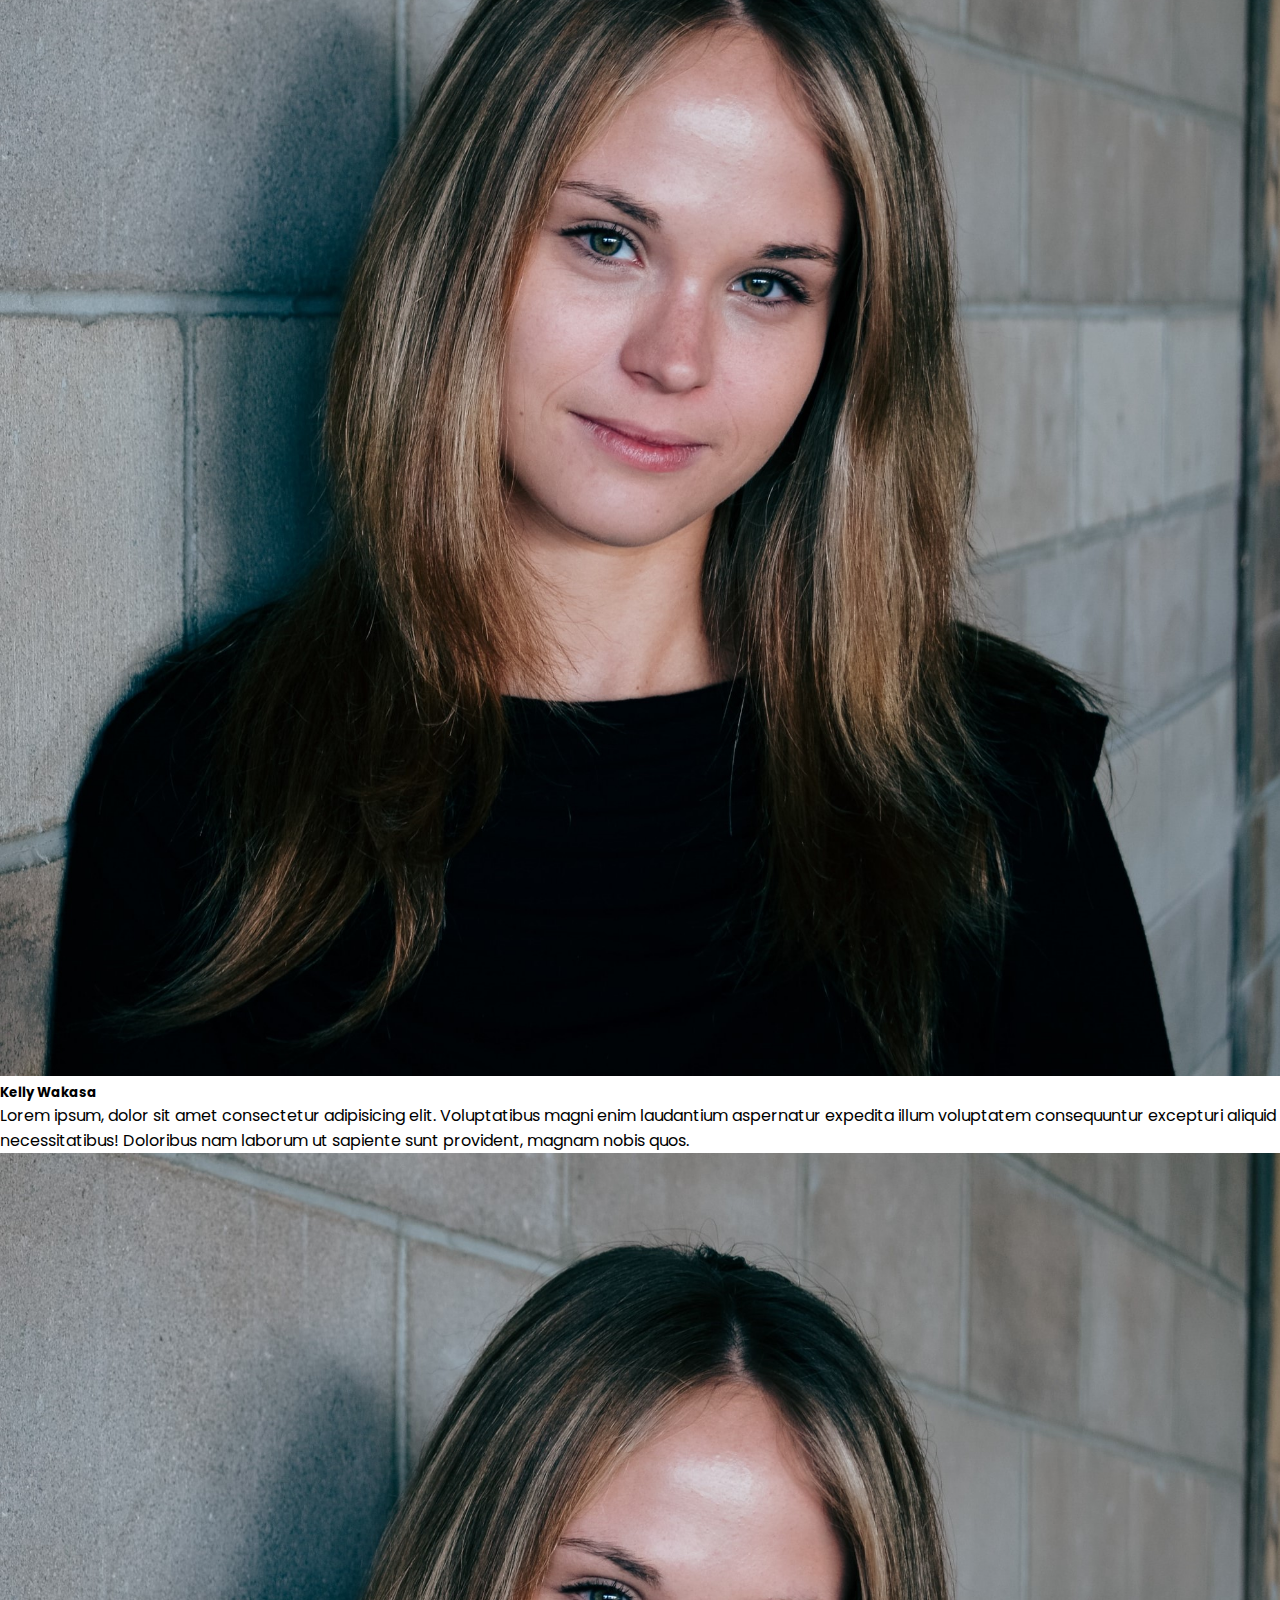
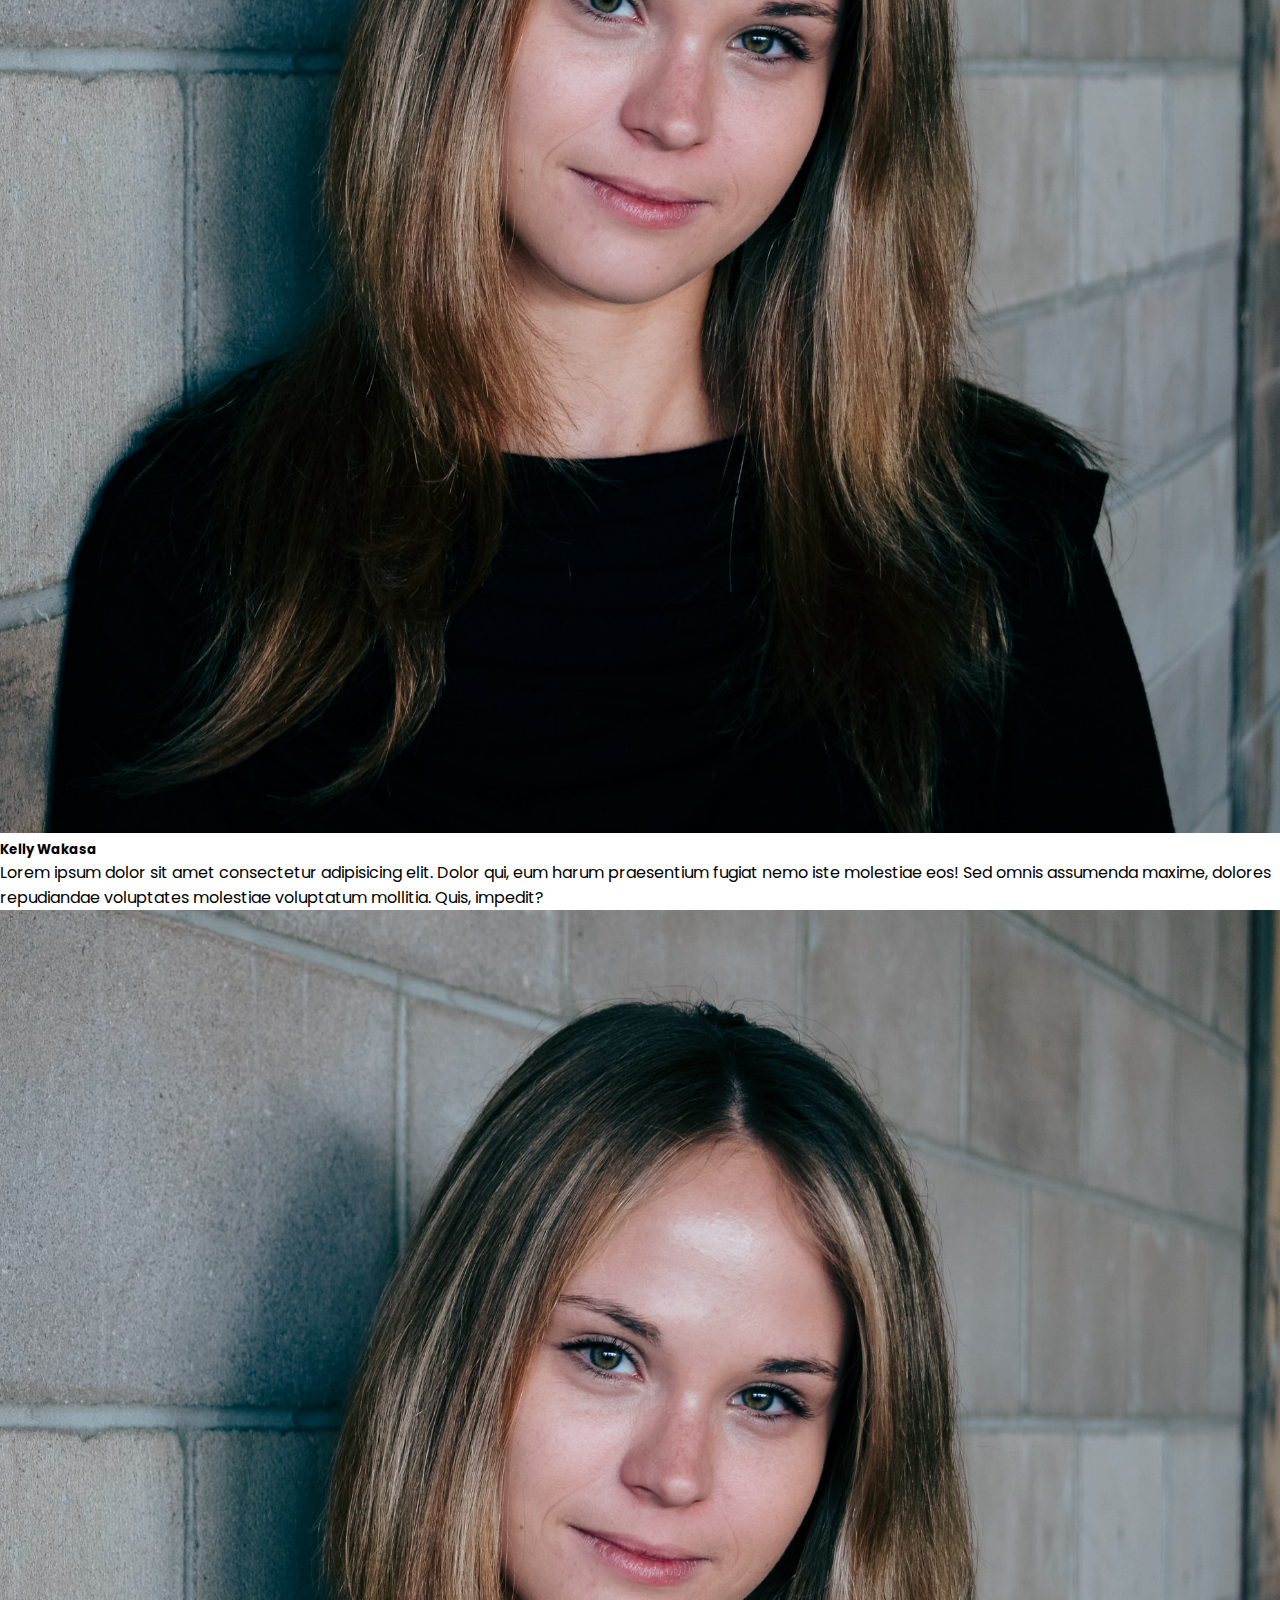
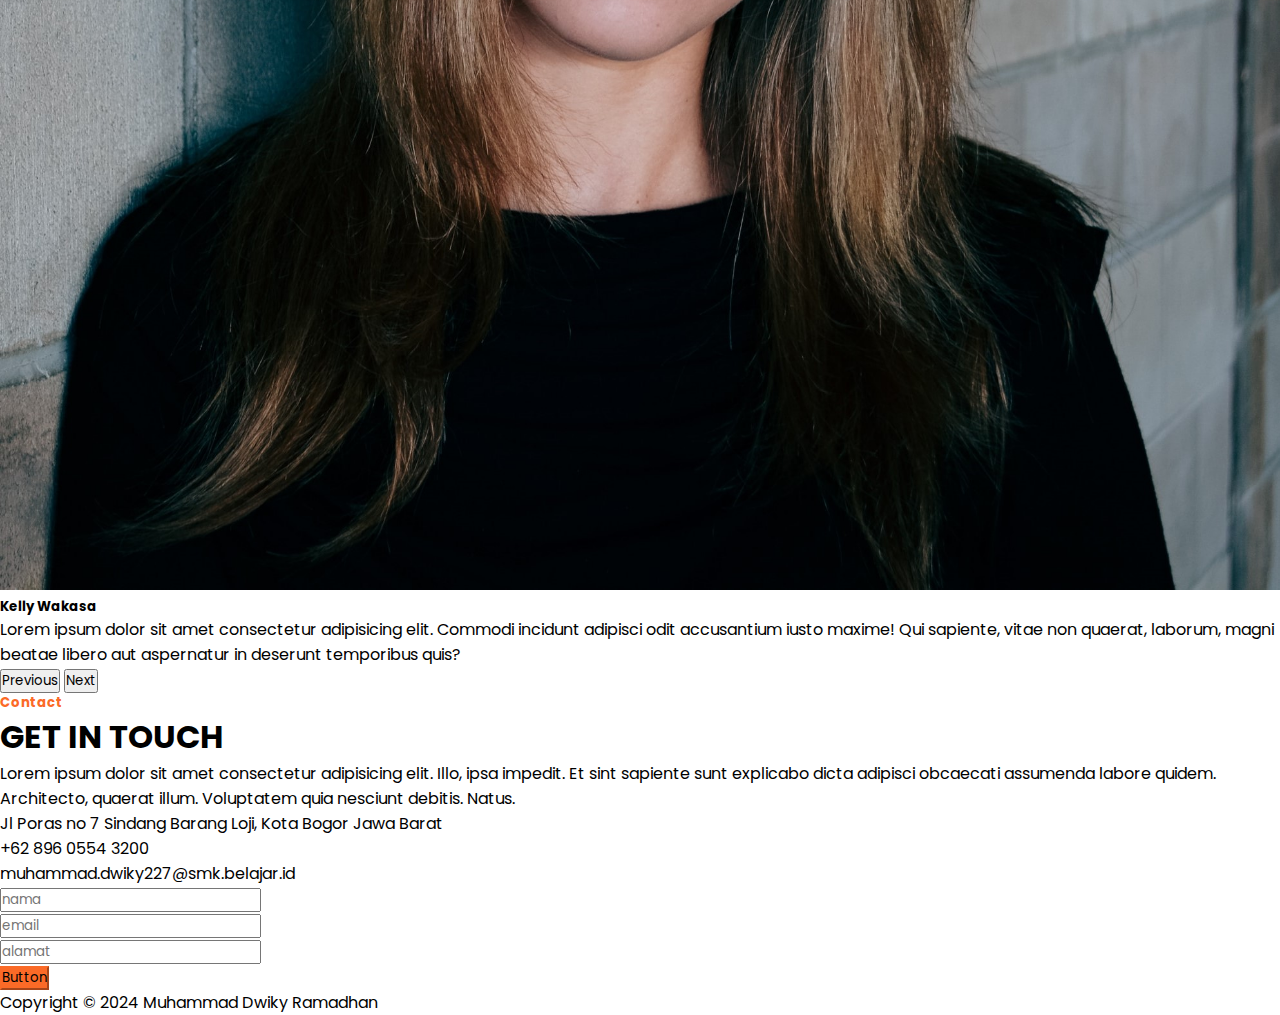
==== commit 065c215c: "Add files via upload" ====
--- a/index.html
+++ b/index.html
@@ -3,61 +3,446 @@
   <head>
     <meta charset="utf-8">
     <meta name="viewport" content="width=device-width, initial-scale=1">
-    <title>Login</title>
+    <title>Latihan Web PortFolio</title>
     <!-- Bootstrap -->
     <link href="https://cdn.jsdelivr.net/npm/bootstrap@5.3.2/dist/css/bootstrap.min.css" rel="stylesheet" integrity="sha384-T3c6CoIi6uLrA9TneNEoa7RxnatzjcDSCmG1MXxSR1GAsXEV/Dwwykc2MPK8M2HN" crossorigin="anonymous">
     <!-- CSS Font(s) from Google Fonts -->
     <link rel="preconnect" href="https://fonts.googleapis.com">
     <link rel="preconnect" href="https://fonts.gstatic.com" crossorigin>
     <link href="https://fonts.googleapis.com/css2?family=Poppins:wght@100;200;300;400;500;600;700;800;900&display=swap" rel="stylesheet">
-    <!-- CSS -->
-    <link rel="stylesheet" href="Login.css">
+    <!-- CSS Link -->
+    <link rel="stylesheet" href="style.css">
+    <!-- Swiper's CSS -->
+    <link rel="stylesheet" href="https://cdn.jsdelivr.net/npm/swiper@11/swiper-bundle.min.css">
     <!-- Flaticon -->
     <link rel='stylesheet' href=' https://cdn-uicons.flaticon.com/uicons-regular-rounded/css/uicons-regular-rounded.css '>
   </head>
-  <body style="background-color: lightgray;">
-    <div class="container rounded text-start mt-5 pt-3 mb-5 pb-3 ps-4 pe-4" style="background-color: white;">
+  <body>
+    <nav class="navbar navbar-expand-lg bg-body-tertiary fixed-top">
+        <div class="container-fluid ms-5 me-5">
+          <a class="navbar-brand fw-bold" href="#">Muhammad Dwiky Ramadhan</a>
+          <button class="navbar-toggler" type="button" data-bs-toggle="collapse" data-bs-target="#navbarNavDropdown" aria-controls="navbarNavDropdown" aria-expanded="false" aria-label="Toggle navigation">
+            <span class="navbar-toggler-icon"></span>
+          </button>
+          <div class="collapse navbar-collapse" id="navbarNavDropdown navbarText">
+            <ul class="navbar-nav ms-auto mb-2 mb-lg-0">
+              <li class="nav-item">
+                <a class="nav-link active" aria-current="page" href="#Home">Home</a>
+              </li>
+              <li class="nav-item">
+                <a class="nav-link" href="#PortFolio">Portfolio</a>
+              </li>
+              <li class="nav-item">
+                <a class="nav-link" href="#Skills">Skills</a>
+              </li>
+              <li class="nav-item">
+                <a class="nav-link" href="#Timeline">Timeline</a>
+              </li>
+              <li class="nav-item">
+                <a class="nav-link" href="#News">News</a>
+              </li>
+              <li class="nav-item">
+                <a class="nav-link" href="#Contact">Contact</a>
+              </li>
+              <li class="nav-item">
+                <a class="nav-link" href="Login.html">Login</a>
+              </li>
+            </ul>
+          </div>
+        </div>
+    </nav>
+    <div class="container text-start mt-5 pt-3" id="Home">
         <div class="row align-items-center">
-          <div class="col me-2 btn-primary bg-primary rounded">
-            <div class="justify-content-center text-center mb-5 pb-5">
-                <img src="1.png" class="d-block w-75 m-auto mt-5 mb-3" alt="Lists">
-                <h1 class="text-white fw-semibold" style="font-family: 'Courier New', Courier, monospace;">Be Verified</h1>
-                <p class="text-white" style="font-family: 'Courier New', Courier, monospace;">Join Experience Designers on <br>this platform.</p>
-            </div>
-          </div>
-          <div class="col ms-2">
-            <div class="d-flex flex-row-reverse mb-1">
-                <a href="LatihanBootstrap2.html" class="text-decoration-none"><i class="fi fi-rr-cross"></i></a>
-            </div>
-            <div class="text-start mb-5 pb-3">
-                <h1>Hello...</h1>
-                <p>We are happy to have you back.</p>
-            </div>
-            <div class="ngisi">
-                <form class="mb-4">
-                    <div class="mb-3">
-                    <input type="email" class="form-control bg-light" id="exampleInputEmail1" placeholder="Email Address" aria-describedby="emailHelp">
-                    </div>
-                    <div class="mb-3">
-                    <input type="password" class="form-control bg-light" id="exampleInputPassword1" placeholder="Password">
-                    </div>
-                    <div class="mb-5 form-check">
-                    <input type="checkbox" class="form-check-input" id="exampleCheck1">
-                    <div class="d-flex justify-content-between">
-                    <label class="form-check-label" for="exampleCheck1">Remember Me</label>
-                    <a href="#">Forgot Password?</a>
-                    </div>
-                    </div>
-                    <div class="d-grid gap-2">
-                    <button type="submit" class="btn btn-primary">Login</button>
-                    <button type="button" class="btn btn-light" style="background-color: lightgrey;"><img src="google.png" style="width: 25px;" alt="Google"> Sign in with Google</button>
-                    </div>
-                </form>
-                <p class="text-center">Don't have an account? <a href="#">Sign Up</a></p>
-            </div>
-          </div>
-        </div>
-    </div>
+          <div class="col-7 mt-5">
+            <h3 class="orange fw-semibold">Muhammad Dwiky Ramadhan</h3>
+            <h1 class="fw-bold">CREATIVE DESIGN BASE IN INDONESIA</h1>
+            <br><br>
+            <p class="fw-medium">
+                Web Development . <br>
+                Mobile Development . <br>
+                Graphic Designer . <br>
+            </p>
+          </div>
+          <div class="col-5 mt-5">
+            <img class="rounded" src="MUHAMMAD DWIKY RAMADHAN (2).JPG" alt="Muhammad Dwiky Ramadhan">
+          </div>
+          <div class="container d-flex gap-4">
+            <h1 class="fw-bold">10+</h1>
+            <p class="text-secondary">Years Of <br>Experience</p>
+            <h1 class="fw-bold">30K</h1>
+            <p class="text-secondary">Happy <br>Customers</p>
+          </div>
+        </div>
+    </div>
+    <div class="container mt-5 mb-5 pt-5 pb-5" id="PortFolio">
+        <h5 class="fw-medium orange mb-3">PortFolio</h5>
+        <h1 class="fw-bold mb-5">SELECTED WORKS</h1>
+        <!-- Swiper -->
+        <div class="swiper mySwiper">
+            <div class="swiper-wrapper">
+                <div class="swiper-slide">
+                    <div class="card" style="width: 22rem;">
+                        <img src="portfolio-1.jpg" class="card-img-top" alt="Pomodoro Timer App UI Kit">
+                        <div class="card-body">
+                        <h5 class="card-title fw-semibold">Podomoro Timer App UI</h5>
+                        <a href="#" class="text-decoration-none orange">Detail Portfolio</a>
+                        </div>
+                    </div>
+                </div>
+                <div class="swiper-slide">
+                    <div class="card" style="width: 22rem;">
+                        <img src="portfolio-2.jpg" class="card-img-top" alt="Ride, Share App">
+                        <div class="card-body">
+                        <h5 class="card-title fw-semibold">Podomoro Timer App UI</h5>
+                        <a href="#" class="text-decoration-none orange">Detail Portfolio</a>
+                        </div>
+                    </div>
+                </div>
+                <div class="swiper-slide">
+                    <div class="card" style="width: 22rem;">
+                        <img src="portfolio-6.png" class="card-img-top" alt="Real Estate App UI Kit">
+                        <div class="card-body">
+                        <h5 class="card-title fw-semibold">Podomoro Timer App UI</h5>
+                        <a href="#" class="text-decoration-none orange">Detail Portfolio</a>
+                        </div>
+                    </div>
+                </div>
+                <div class="swiper-slide">
+                    <div class="card" style="width: 22rem;">
+                        <img src="portfolio-1.jpg" class="card-img-top" alt="Pomodoro Timer App UI Kit">
+                        <div class="card-body">
+                        <h5 class="card-title fw-semibold">Podomoro Timer App UI</h5>
+                        <a href="#" class="text-decoration-none orange">Detail Portfolio</a>
+                        </div>
+                    </div>
+                </div>
+                <div class="swiper-slide">
+                    <div class="card" style="width: 22rem;">
+                        <img src="portfolio-2.jpg" class="card-img-top" alt="Ride, Share App">
+                        <div class="card-body">
+                        <h5 class="card-title fw-semibold">Podomoro Timer App UI</h5>
+                        <a href="#" class="text-decoration-none orange">Detail Portfolio</a>
+                        </div>
+                    </div>
+                </div>
+                <div class="swiper-slide">
+                    <div class="card" style="width: 22rem;">
+                        <img src="portfolio-6.png" class="card-img-top" alt="Real Estate App UI Kit">
+                        <div class="card-body">
+                        <h5 class="card-title fw-semibold">Podomoro Timer App UI</h5>
+                        <a href="#" class="text-decoration-none orange">Detail Portfolio</a>
+                        </div>
+                    </div>
+                </div>
+                <div class="swiper-slide">
+                    <div class="card" style="width: 22rem;">
+                        <img src="portfolio-1.jpg" class="card-img-top" alt="Pomodoro Timer App UI Kit">
+                        <div class="card-body">
+                        <h5 class="card-title fw-semibold">Podomoro Timer App UI</h5>
+                        <a href="#" class="text-decoration-none orange">Detail Portfolio</a>
+                        </div>
+                    </div>
+                </div>
+                <div class="swiper-slide">
+                    <div class="card" style="width: 22rem;">
+                        <img src="portfolio-2.jpg" class="card-img-top" alt="Ride, Share App">
+                        <div class="card-body">
+                        <h5 class="card-title fw-semibold">Podomoro Timer App UI</h5>
+                        <a href="#" class="text-decoration-none orange">Detail Portfolio</a>
+                        </div>
+                    </div>
+                </div>
+                <div class="swiper-slide">
+                    <div class="card" style="width: 22rem;">
+                        <img src="portfolio-6.png" class="card-img-top" alt="Real Estate App UI Kit">
+                        <div class="card-body">
+                        <h5 class="card-title fw-semibold">Podomoro Timer App UI</h5>
+                        <a href="#" class="text-decoration-none orange">Detail Portfolio</a>
+                        </div>
+                    </div>
+                </div>
+            </div>
+            <div class="swiper-pagination"></div>
+        </div>
+    </div>
+    <div class="container-fluid text-start bg-dark pt-5 pb-5" id="Skills">
+      <div class="row align-items-center ms-5 me-5">
+        <div class="col-7">
+          <h5 class="fw-medium orange mb-3">Skill</h5>
+          <h1 class="fw-bold mb-5 text-light">PROGRAMMING SKILLS</h1>
+          <br>
+          <div class="mt-4">
+            <div class="text-light d-flex">
+              <p class="fw-semibold">HTML</p>
+              <p class="fw-semibold ms-auto">90%</p>
+            </div>
+            <div class="progress" role="progressbar" aria-label="Basic example" aria-valuenow="90" aria-valuemin="0" aria-valuemax="100">
+              <div class="progress-bar" style="width: 90%"></div>
+            </div>
+          </div>
+          <div class="mt-4">
+            <div class="text-light d-flex">
+              <p class="fw-semibold">CSS</p>
+              <p class="fw-semibold ms-auto">50%</p>
+            </div>
+            <div class="progress" role="progressbar" aria-label="Basic example" aria-valuenow="50" aria-valuemin="0" aria-valuemax="100">
+              <div class="progress-bar" style="width: 50%"></div>
+            </div>
+          </div>
+          <div class="mt-4">
+            <div class="text-light d-flex">
+              <p class="fw-semibold">BOOTSTRAP</p>
+              <p class="fw-semibold ms-auto">70%</p>
+            </div>
+            <div class="progress" role="progressbar" aria-label="Basic example" aria-valuenow="70" aria-valuemin="0" aria-valuemax="100">
+              <div class="progress-bar" style="width: 70%"></div>
+            </div>
+          </div>
+        </div>
+        <div class="col-5">
+          <img class="rounded" src="MUHAMMAD DWIKY RAMADHAN (2).JPG" alt="Muhammad Dwiky Ramadhan">
+        </div>
+      </div>
+    </div>
+    <div class="container mt-5 mb-5 pt-5 pb-5" id="Timeline">
+      <h5 class="fw-medium orange mb-3">Timeline</h5>
+      <h1 class="fw-bold mb-5">WORKING PERIOD</h1>
+      <table class="table text-start">
+        <tbody>
+          <tr>
+            <td>Januari 2024 - Today</td>
+            <td>Head Programmer &amp; Co-Founder</td>
+            <td>Shopee, Jakarta</td>
+          </tr>
+          <tr>
+            <td>Januari 2023 - Desember 2023</td>
+            <td>Creative Director &amp; Senior Programmer</td>
+            <td>Lazada, Jakarta</td>
+          </tr>
+          <tr>
+            <td>September 2018 - 2021</td>
+            <td>Junior Programmer</td>
+            <td>Majoo, Jakarta</td>
+          </tr>
+        </tbody>
+      </table>
+    </div>
+    <div class="container mt-5 mb-5 pt-5 pb-5" id="News">
+      <h5 class="fw-medium orange mb-3">News</h5>
+      <h1 class="fw-bold mb-5">TOP NEWS</h1>
+      <!-- Swiper -->
+      <div class="swiper mySwiper">
+          <div class="swiper-wrapper">
+              <div class="swiper-slide">
+                  <div class="card" style="width: 22rem;">
+                      <img src="news-1.png" class="card-img-top" alt="PHP">
+                      <div class="card-body">
+                      <h5 class="card-title fw-semibold">Bagaimana Membuat Web Portofolio</h5>
+                      <p class="card-text">Bagaimana Membuat Web Portofolio</p>
+                      <a href="#" class="text-decoration-none orange">Detail Portfolio</a>
+                      </div>
+                  </div>
+              </div>
+              <div class="swiper-slide">
+                  <div class="card" style="width: 22rem;">
+                      <img src="news-2.png" class="card-img-top" alt="JavaScript For Web Designers">
+                      <div class="card-body">
+                      <h5 class="card-title fw-semibold">Bagaimana Membuat Web Portofolio</h5>
+                      <p class="card-text">Bagaimana Membuat Web Portofolio</p>
+                      <a href="#" class="text-decoration-none orange">Detail Portfolio</a>
+                      </div>
+                  </div>
+              </div>
+              <div class="swiper-slide">
+                  <div class="card" style="width: 22rem;">
+                      <img src="news-3.png" class="card-img-top" alt="Programmer">
+                      <div class="card-body">
+                      <h5 class="card-title fw-semibold">Bagaimana Membuat Web Portofolio</h5>
+                      <p class="card-text">Bagaimana Membuat Web Portofolio</p>
+                      <a href="#" class="text-decoration-none orange">Detail Portfolio</a>
+                      </div>
+                  </div>
+              </div>
+              <div class="swiper-slide">
+                  <div class="card" style="width: 22rem;">
+                      <img src="news-4.png" class="card-img-top" alt="Field Lights Theme">
+                      <div class="card-body">
+                      <h5 class="card-title fw-semibold">Bagaimana Membuat Web Portofolio</h5>
+                      <p class="card-text">Bagaimana Membuat Web Portofolio</p>
+                      <a href="#" class="text-decoration-none orange">Detail Portfolio</a>
+                      </div>
+                  </div>
+              </div>
+              <div class="swiper-slide">
+                  <div class="card" style="width: 22rem;">
+                      <img src="news-5.png" class="card-img-top" alt="Discussion">
+                      <div class="card-body">
+                      <h5 class="card-title fw-semibold">Bagaimana Membuat Web Portofolio</h5>
+                      <p class="card-text">Bagaimana Membuat Web Portofolio</p>
+                      <a href="#" class="text-decoration-none orange">Detail Portfolio</a>
+                      </div>
+                  </div>
+              </div>
+              <div class="swiper-slide">
+                  <div class="card" style="width: 22rem;">
+                      <img src="news-4.png" class="card-img-top" alt="Field Lights Theme">
+                      <div class="card-body">
+                      <h5 class="card-title fw-semibold">Bagaimana Membuat Web Portofolio</h5>
+                      <p class="card-text">Bagaimana Membuat Web Portofolio</p>
+                      <a href="#" class="text-decoration-none orange">Detail Portfolio</a>
+                      </div>
+                  </div>
+              </div>
+              <div class="swiper-slide">
+                  <div class="card" style="width: 22rem;">
+                      <img src="news-3.png" class="card-img-top" alt="Programmer">
+                      <div class="card-body">
+                      <h5 class="card-title fw-semibold">Bagaimana Membuat Web Portofolio</h5>
+                      <p class="card-text">Bagaimana Membuat Web Portofolio</p>
+                      <a href="#" class="text-decoration-none orange">Detail Portfolio</a>
+                      </div>
+                  </div>
+              </div>
+              <div class="swiper-slide">
+                  <div class="card" style="width: 22rem;">
+                      <img src="news-2.png" class="card-img-top" alt="JavaScript For Web Designers">
+                      <div class="card-body">
+                      <h5 class="card-title fw-semibold">Bagaimana Membuat Web Portofolio</h5>
+                      <p class="card-text">Bagaimana Membuat Web Portofolio</p>
+                      <a href="#" class="text-decoration-none orange">Detail Portfolio</a>
+                      </div>
+                  </div>
+              </div>
+              <div class="swiper-slide">
+                  <div class="card" style="width: 22rem;">
+                      <img src="news-1.png" class="card-img-top" alt="PHP">
+                      <div class="card-body">
+                      <h5 class="card-title fw-semibold">Bagaimana Membuat Web Portofolio</h5>
+                      <p class="card-text">Bagaimana Membuat Web Portofolio</p>
+                      <a href="#" class="text-decoration-none orange">Detail Portfolio</a>
+                      </div>
+                  </div>
+              </div>
+          </div>
+          <div class="swiper-pagination"></div>
+      </div>
+    </div>
+    <div id="carouselExampleCaptions" class="carousel carousel-dark slide container mb-3">
+      <h1 class="text-center mb-5">Testimony</h1>
+      <div class="carousel-indicators">
+        <button type="button" data-bs-target="#carouselExampleCaptions" data-bs-slide-to="0" class="active" aria-current="true" aria-label="Slide 1"></button>
+        <button type="button" data-bs-target="#carouselExampleCaptions" data-bs-slide-to="1" aria-label="Slide 2"></button>
+        <button type="button" data-bs-target="#carouselExampleCaptions" data-bs-slide-to="2" aria-label="Slide 3"></button>
+      </div>
+      <div class="carousel-inner">
+        <div class="carousel-item active">
+          <img src="kelly-sikkema.jpg" class="d-block w-25 image1 rounded-circle mb-5" alt="Kelly Sikkema">
+          <div class="carousel-caption d-none d-md-block"></div>
+          <div class="desc mt-5 mb-5 text-center hitam">
+            <h5>Kelly Wakasa</h5>
+            <p>Lorem ipsum, dolor sit amet consectetur adipisicing elit. Voluptatibus magni enim laudantium aspernatur expedita illum 
+              voluptatem consequuntur excepturi aliquid necessitatibus! Doloribus nam laborum ut sapiente sunt provident, magnam nobis quos.</p>
+          </div>
+        </div>
+        <div class="carousel-item">
+          <img src="kelly-sikkema.jpg" class="d-block w-25 image1 rounded-circle mb-5" alt="Kelly Sikkema">
+          <div class="carousel-caption d-none d-md-block"></div>
+          <div class="desc mt-5 mb-5 text-center hitam">
+            <h5>Kelly Wakasa</h5>
+            <p>Lorem ipsum dolor sit amet consectetur adipisicing elit. Dolor qui, eum harum praesentium fugiat nemo iste molestiae eos! Sed 
+              omnis assumenda maxime, dolores repudiandae voluptates molestiae voluptatum mollitia. Quis, impedit?</p>
+          </div>
+        </div>
+        <div class="carousel-item">
+          <img src="kelly-sikkema.jpg" class="d-block w-25 image1 rounded-circle mb-5" alt="Kelly Sikkema">
+          <div class="carousel-caption d-none d-md-block"></div>
+          <div class="desc mt-5 mb-5 text-center hitam">
+            <h5>Kelly Wakasa</h5>
+            <p>Lorem ipsum dolor sit amet consectetur adipisicing elit. Commodi incidunt adipisci odit accusantium iusto maxime! Qui sapiente, 
+              vitae non quaerat, laborum, magni beatae libero aut aspernatur in deserunt temporibus quis?</p>
+          </div>
+        </div>
+      </div>
+      <button class="carousel-control-prev" type="button" data-bs-target="#carouselExampleCaptions" data-bs-slide="prev">
+        <span class="carousel-control-prev-icon" aria-hidden="true" style="background-color: grey;"></span>
+        <span class="visually-hidden">Previous</span>
+      </button>
+      <button class="carousel-control-next" type="button" data-bs-target="#carouselExampleCaptions" data-bs-slide="next">
+        <span class="carousel-control-next-icon" aria-hidden="true" style="background-color: grey;"></span>
+        <span class="visually-hidden">Next</span>
+      </button>
+    </div>
+    <div class="container mt-5 mb-5 pt-5 pb-5" id="Contact">
+      <h5 class="fw-medium orange mb-3">Contact</h5>
+      <h1 class="fw-bold mb-5">GET IN TOUCH</h1>
+      <div class="container text-start">
+        <div class="row align-items-center">
+          <div class="col-7">
+            <p>
+              Lorem ipsum dolor sit amet consectetur adipisicing elit. Illo, ipsa impedit. Et sint sapiente sunt explicabo dicta adipisci 
+              obcaecati assumenda labore quidem. Architecto, quaerat illum. Voluptatem quia nesciunt debitis. Natus.
+            </p>
+            <div class="d-flex gap-2">
+              <i class="fi fi-rr-marker"></i>
+              <p class="fw-medium">
+                Jl Poras no 7 Sindang Barang Loji, Kota Bogor Jawa Barat
+              </p>
+            </div>
+            <div class="d-flex gap-2">
+              <i class="fi fi-rr-phone-call"></i>
+              <p class="fw-medium">
+                +62 896 0554 3200
+              </p>
+            </div>
+            <div class="d-flex gap-2">
+              <i class="fi fi-rr-envelope"></i>
+              <p class="fw-medium">
+                muhammad.dwiky227@smk.belajar.id
+              </p>
+            </div>
+          </div>
+          <div class="col-5">
+            <form>
+              <div class="mb-3">
+                <input class="form-control" type="text" placeholder="nama" aria-label="default input example">
+              </div>
+              <div class="mb-3">
+                <input type="email" class="form-control" placeholder="email" id="exampleInputEmail1" aria-describedby="emailHelp">
+              </div>
+              <div class="mb-3">
+                <input class="form-control" type="text" placeholder="alamat" aria-label="default input example">
+              </div>
+              <div class="d-grid gap-2">
+                <button class="btn text-light" type="button">Button</button>
+              </div>
+            </form>
+          </div>
+        </div>
+      </div>
+    </div>
+    <div class="container-fluid text-center bg-dark pt-3 pb-2">
+      <footer>
+        <div class="footer-content text-light">
+          <p>Copyright &copy; 2024 Muhammad Dwiky Ramadhan</p>
+        </div>
+      </footer>
+    </div>
+
+
+    <!-- JS script from Bootstrap -->
     <script src="https://cdn.jsdelivr.net/npm/bootstrap@5.3.2/dist/js/bootstrap.bundle.min.js" integrity="sha384-C6RzsynM9kWDrMNeT87bh95OGNyZPhcTNXj1NW7RuBCsyN/o0jlpcV8Qyq46cDfL" crossorigin="anonymous"></script>
+    <!-- Swiper JS -->
+    <script src="https://cdn.jsdelivr.net/npm/swiper@11/swiper-bundle.min.js"></script>
+    <!-- Swiper -->
+    <script>
+        var swiper = new Swiper(".mySwiper", {
+          slidesPerView: 3,
+          spaceBetween: 30,
+          pagination: {
+            // el: ".swiper-pagination",
+            // clickable: true,
+          },
+        });
+    </script>    
   </body>
 </html>--- a/style.css
+++ b/style.css
@@ -0,0 +1,42 @@
+*{
+    margin: 0;
+    padding: 0;
+    font-family: 'Poppins', sans-serif;
+}
+
+:root{
+    --warna-orange:#fb6a27;
+    --warna-abu:grey;
+    --warna-hitam:black;
+}
+
+img{
+    width: 100%;
+    height: 100%;
+}
+.navbar .container-fluid .navbar-collapse .navbar-nav .nav-item .nav-link.active{
+    color: var(--warna-orange);
+}
+.navbar .container-fluid .navbar-collapse .navbar-nav .nav-item .nav-link:hover{
+    color: var(--warna-orange);
+}
+.orange{
+    color: var(--warna-orange);
+}
+.hitam{
+    color: var(--warna-hitam);
+}
+.progress .progress-bar{
+    background-color:var(--warna-orange)
+}
+.btn{
+    background-color: var(--warna-orange);
+    border-color: var(--warna-orange);
+}
+.btn:hover{
+    background-color: var(--warna-orange);
+    border-color: var(--warna-orange);
+}
+.image1{
+    margin: auto;
+}